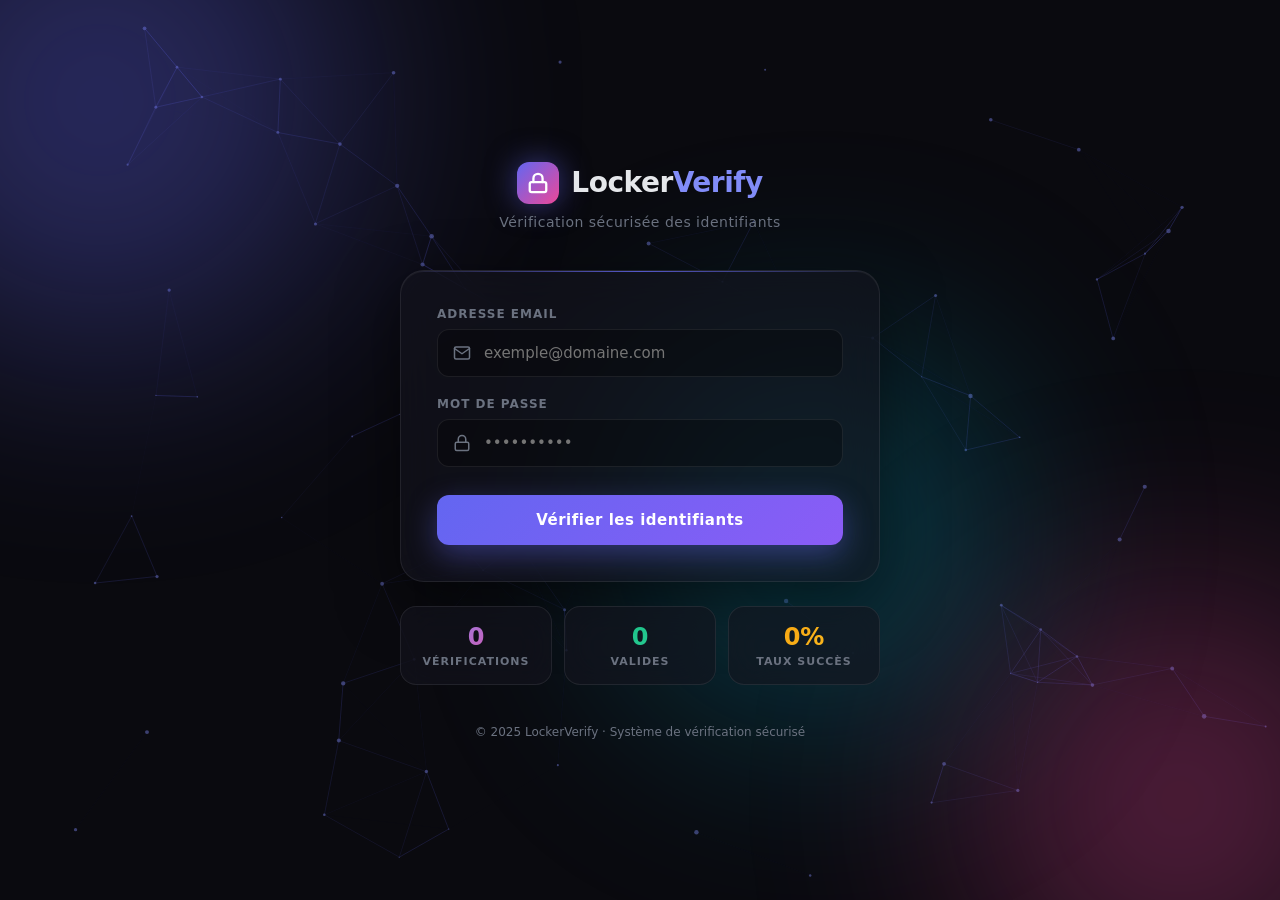
==== dashboard.html @ 49d5a8e4 "Create dashboard.html" ====
<!DOCTYPE html>
<html lang="fr">
<head>
<meta charset="UTF-8">
<meta name="viewport" content="width=device-width, initial-scale=1.0">
<title>Locker Verify — Panel</title>
<style>
  * { margin: 0; padding: 0; box-sizing: border-box; font-family: 'Inter', system-ui, sans-serif; }

  :root {
    --primary: #6366f1;
    --primary-glow: #818cf8;
    --success: #10b981;
    --danger: #ef4444;
    --bg: #0a0a0f;
    --card: rgba(20, 20, 30, 0.6);
    --border: rgba(255, 255, 255, 0.08);
    --text: #e5e7eb;
    --muted: #6b7280;
  }

  html, body {
    height: 100%;
    background: var(--bg);
    color: var(--text);
    overflow-x: hidden;
  }

  /* ====== FOND ANIMÉ ====== */
  #bg-canvas {
    position: fixed;
    inset: 0;
    z-index: 0;
    opacity: 0.6;
  }

  .gradient-orb {
    position: fixed;
    border-radius: 50%;
    filter: blur(120px);
    opacity: 0.35;
    z-index: 1;
    pointer-events: none;
    animation: float 12s ease-in-out infinite;
  }
  .orb-1 { width: 500px; height: 500px; background: #6366f1; top: -150px; left: -150px; }
  .orb-2 { width: 400px; height: 400px; background: #ec4899; bottom: -100px; right: -100px; animation-delay: -4s; }
  .orb-3 { width: 350px; height: 350px; background: #06b6d4; top: 40%; left: 50%; animation-delay: -8s; }

  @keyframes float {
    0%, 100% { transform: translate(0, 0) scale(1); }
    33% { transform: translate(40px, -40px) scale(1.1); }
    66% { transform: translate(-30px, 30px) scale(0.95); }
  }

  /* ====== LAYOUT ====== */
  .wrapper {
    position: relative;
    z-index: 2;
    min-height: 100vh;
    display: flex;
    flex-direction: column;
    align-items: center;
    justify-content: center;
    padding: 40px 20px;
  }

  header {
    text-align: center;
    margin-bottom: 40px;
    animation: fadeDown 0.8s ease;
  }

  .logo {
    display: inline-flex;
    align-items: center;
    gap: 12px;
    font-size: 28px;
    font-weight: 800;
    letter-spacing: -0.5px;
    margin-bottom: 10px;
  }

  .logo-icon {
    width: 42px;
    height: 42px;
    background: linear-gradient(135deg, #6366f1, #ec4899);
    border-radius: 12px;
    display: grid;
    place-items: center;
    box-shadow: 0 0 30px rgba(99, 102, 241, 0.5);
    animation: pulse 3s ease-in-out infinite;
  }

  .logo-icon svg { width: 22px; height: 22px; }

  @keyframes pulse {
    0%, 100% { box-shadow: 0 0 30px rgba(99, 102, 241, 0.5); }
    50% { box-shadow: 0 0 50px rgba(236, 72, 153, 0.7); }
  }

  .subtitle {
    color: var(--muted);
    font-size: 14px;
    letter-spacing: 0.5px;
  }

  /* ====== CARTE PRINCIPALE ====== */
  .card {
    width: 100%;
    max-width: 480px;
    background: var(--card);
    backdrop-filter: blur(20px);
    -webkit-backdrop-filter: blur(20px);
    border: 1px solid var(--border);
    border-radius: 24px;
    padding: 36px;
    box-shadow:
      0 20px 60px rgba(0, 0, 0, 0.5),
      inset 0 1px 0 rgba(255, 255, 255, 0.05);
    animation: fadeUp 0.8s ease;
    position: relative;
    overflow: hidden;
  }

  .card::before {
    content: '';
    position: absolute;
    top: 0; left: 0; right: 0;
    height: 1px;
    background: linear-gradient(90deg, transparent, rgba(99, 102, 241, 0.8), transparent);
    animation: shimmer 3s linear infinite;
  }

  @keyframes shimmer {
    0% { transform: translateX(-100%); }
    100% { transform: translateX(100%); }
  }

  /* ====== FORMULAIRE ====== */
  .form-group {
    margin-bottom: 20px;
    position: relative;
  }

  .form-group label {
    display: block;
    font-size: 12px;
    font-weight: 600;
    text-transform: uppercase;
    letter-spacing: 1px;
    color: var(--muted);
    margin-bottom: 8px;
  }

  .input-wrapper {
    position: relative;
  }

  .input-wrapper svg {
    position: absolute;
    left: 16px;
    top: 50%;
    transform: translateY(-50%);
    width: 18px;
    height: 18px;
    color: var(--muted);
    transition: color 0.3s;
  }

  .input-wrapper input {
    width: 100%;
    padding: 14px 16px 14px 46px;
    background: rgba(0, 0, 0, 0.3);
    border: 1px solid var(--border);
    border-radius: 12px;
    color: var(--text);
    font-size: 15px;
    outline: none;
    transition: all 0.3s ease;
  }

  .input-wrapper input:focus {
    border-color: var(--primary);
    box-shadow: 0 0 0 4px rgba(99, 102, 241, 0.15);
    background: rgba(0, 0, 0, 0.5);
  }

  .input-wrapper input:focus + svg,
  .input-wrapper:focus-within svg {
    color: var(--primary-glow);
  }

  /* ====== BOUTON ====== */
  .btn {
    width: 100%;
    padding: 16px;
    border: none;
    border-radius: 12px;
    background: linear-gradient(135deg, #6366f1, #8b5cf6);
    color: white;
    font-size: 15px;
    font-weight: 700;
    letter-spacing: 0.5px;
    cursor: pointer;
    position: relative;
    overflow: hidden;
    transition: all 0.3s ease;
    box-shadow: 0 10px 30px rgba(99, 102, 241, 0.4);
    margin-top: 8px;
  }

  .btn:hover:not(:disabled) {
    transform: translateY(-2px);
    box-shadow: 0 15px 40px rgba(99, 102, 241, 0.6);
  }

  .btn:active:not(:disabled) { transform: translateY(0); }

  .btn:disabled {
    opacity: 0.7;
    cursor: not-allowed;
  }

  .btn::before {
    content: '';
    position: absolute;
    top: 0; left: -100%;
    width: 100%; height: 100%;
    background: linear-gradient(90deg, transparent, rgba(255,255,255,0.2), transparent);
    transition: left 0.5s;
  }

  .btn:hover::before { left: 100%; }

  .btn .spinner {
    display: none;
    width: 18px;
    height: 18px;
    border: 2px solid rgba(255,255,255,0.3);
    border-top-color: white;
    border-radius: 50%;
    animation: spin 0.8s linear infinite;
    margin-right: 10px;
    vertical-align: middle;
  }

  .btn.loading .spinner { display: inline-block; }

  @keyframes spin {
    to { transform: rotate(360deg); }
  }

  /* ====== RÉSULTATS ====== */
  .results {
    margin-top: 24px;
    display: none;
    flex-direction: column;
    gap: 12px;
  }

  .results.show {
    display: flex;
    animation: fadeUp 0.5s ease;
  }

  .result-item {
    display: flex;
    align-items: center;
    gap: 12px;
    padding: 14px 16px;
    background: rgba(0, 0, 0, 0.3);
    border: 1px solid var(--border);
    border-radius: 12px;
    font-size: 14px;
    transition: all 0.3s;
  }

  .result-item.success {
    border-color: rgba(16, 185, 129, 0.3);
    background: rgba(16, 185, 129, 0.08);
  }

  .result-item.error {
    border-color: rgba(239, 68, 68, 0.3);
    background: rgba(239, 68, 68, 0.08);
  }

  .result-item .icon {
    width: 32px;
    height: 32px;
    border-radius: 8px;
    display: grid;
    place-items: center;
    flex-shrink: 0;
  }

  .result-item.success .icon { background: rgba(16, 185, 129, 0.15); color: var(--success); }
  .result-item.error .icon { background: rgba(239, 68, 68, 0.15); color: var(--danger); }
  .result-item.info .icon { background: rgba(99, 102, 241, 0.15); color: var(--primary-glow); }

  .result-item .content { flex: 1; }
  .result-item .label { font-weight: 600; margin-bottom: 2px; }
  .result-item .value { color: var(--muted); font-size: 12px; }

  /* ====== STATS ====== */
  .stats {
    display: grid;
    grid-template-columns: repeat(3, 1fr);
    gap: 12px;
    margin-top: 24px;
    width: 100%;
    max-width: 480px;
    animation: fadeUp 1s ease;
  }

  .stat {
    background: var(--card);
    backdrop-filter: blur(20px);
    border: 1px solid var(--border);
    border-radius: 16px;
    padding: 16px;
    text-align: center;
    transition: all 0.3s;
  }

  .stat:hover {
    transform: translateY(-4px);
    border-color: rgba(99, 102, 241, 0.4);
    box-shadow: 0 10px 30px rgba(99, 102, 241, 0.2);
  }

  .stat-value {
    font-size: 24px;
    font-weight: 800;
    background: linear-gradient(135deg, #818cf8, #ec4899);
    -webkit-background-clip: text;
    -webkit-text-fill-color: transparent;
    background-clip: text;
    margin-bottom: 4px;
  }

  .stat-label {
    font-size: 11px;
    text-transform: uppercase;
    letter-spacing: 1px;
    color: var(--muted);
    font-weight: 600;
  }

  /* ====== FOOTER ====== */
  footer {
    margin-top: 40px;
    color: var(--muted);
    font-size: 12px;
    text-align: center;
    animation: fadeUp 1.2s ease;
  }

  footer a { color: var(--primary-glow); text-decoration: none; }
  footer a:hover { text-decoration: underline; }

  /* ====== ANIMATIONS ====== */
  @keyframes fadeUp {
    from { opacity: 0; transform: translateY(20px); }
    to { opacity: 1; transform: translateY(0); }
  }

  @keyframes fadeDown {
    from { opacity: 0; transform: translateY(-20px); }
    to { opacity: 1; transform: translateY(0); }
  }

  /* ====== RESPONSIVE ====== */
  @media (max-width: 500px) {
    .card { padding: 24px; }
    .stats { grid-template-columns: 1fr; }
  }
</style>
</head>
<body>

<canvas id="bg-canvas"></canvas>
<div class="gradient-orb orb-1"></div>
<div class="gradient-orb orb-2"></div>
<div class="gradient-orb orb-3"></div>

<div class="wrapper">
  <header>
    <div class="logo">
      <div class="logo-icon">
        <svg viewBox="0 0 24 24" fill="none" stroke="white" stroke-width="2.5" stroke-linecap="round" stroke-linejoin="round">
          <rect x="3" y="11" width="18" height="11" rx="2" ry="2"></rect>
          <path d="M7 11V7a5 5 0 0 1 10 0v4"></path>
        </svg>
      </div>
      <span>Locker<span style="color:var(--primary-glow)">Verify</span></span>
    </div>
    <p class="subtitle">Vérification sécurisée des identifiants</p>
  </header>

  <div class="card">
    <form id="verify-form" autocomplete="off">
      <div class="form-group">
        <label for="email">Adresse email</label>
        <div class="input-wrapper">
          <input type="email" id="email" placeholder="exemple@domaine.com" required>
          <svg viewBox="0 0 24 24" fill="none" stroke="currentColor" stroke-width="2" stroke-linecap="round" stroke-linejoin="round">
            <path d="M4 4h16c1.1 0 2 .9 2 2v12c0 1.1-.9 2-2 2H4c-1.1 0-2-.9-2-2V6c0-1.1.9-2 2-2z"></path>
            <polyline points="22,6 12,13 2,6"></polyline>
          </svg>
        </div>
      </div>

      <div class="form-group">
        <label for="password">Mot de passe</label>
        <div class="input-wrapper">
          <input type="password" id="password" placeholder="••••••••••" required>
          <svg viewBox="0 0 24 24" fill="none" stroke="currentColor" stroke-width="2" stroke-linecap="round" stroke-linejoin="round">
            <rect x="3" y="11" width="18" height="11" rx="2" ry="2"></rect>
            <path d="M7 11V7a5 5 0 0 1 10 0v4"></path>
          </svg>
        </div>
      </div>

      <button type="submit" class="btn" id="submit-btn">
        <span class="spinner"></span>
        <span class="btn-text">Vérifier les identifiants</span>
      </button>
    </form>

    <div class="results" id="results"></div>
  </div>

  <div class="stats">
    <div class="stat">
      <div class="stat-value" id="stat-total">0</div>
      <div class="stat-label">Vérifications</div>
    </div>
    <div class="stat">
      <div class="stat-value" id="stat-success" style="background: linear-gradient(135deg, #10b981, #34d399); -webkit-background-clip: text; background-clip: text;">0</div>
      <div class="stat-label">Valides</div>
    </div>
    <div class="stat">
      <div class="stat-value" id="stat-rate" style="background: linear-gradient(135deg, #f59e0b, #fbbf24); -webkit-background-clip: text; background-clip: text;">0%</div>
      <div class="stat-label">Taux succès</div>
    </div>
  </div>

  <footer>
    © 2025 LockerVerify · Système de vérification sécurisé
  </footer>
</div>

<script>
/* ============================================================
   FOND PARTICULES ANIMÉ
   ============================================================ */
const canvas = document.getElementById('bg-canvas');
const ctx = canvas.getContext('2d');
let particles = [];
let mouse = { x: null, y: null };

function resize() {
  canvas.width = window.innerWidth;
  canvas.height = window.innerHeight;
}

class Particle {
  constructor() {
    this.x = Math.random() * canvas.width;
    this.y = Math.random() * canvas.height;
    this.vx = (Math.random() - 0.5) * 0.4;
    this.vy = (Math.random() - 0.5) * 0.4;
    this.radius = Math.random() * 1.8 + 0.5;
  }
  update() {
    this.x += this.vx;
    this.y += this.vy;
    if (this.x < 0 || this.x > canvas.width) this.vx *= -1;
    if (this.y < 0 || this.y > canvas.height) this.vy *= -1;

    const dx = mouse.x - this.x;
    const dy = mouse.y - this.y;
    const dist = Math.sqrt(dx * dx + dy * dy);
    if (dist < 120) {
      const force = (120 - dist) / 120;
      this.x -= (dx / dist) * force * 1.5;
      this.y -= (dy / dist) * force * 1.5;
    }
  }
  draw() {
    ctx.beginPath();
    ctx.arc(this.x, this.y, this.radius, 0, Math.PI * 2);
    ctx.fillStyle = 'rgba(129, 140, 248, 0.7)';
    ctx.fill();
  }
}

function initParticles() {
  particles = [];
  const count = Math.min(80, Math.floor(window.innerWidth / 15));
  for (let i = 0; i < count; i++) particles.push(new Particle());
}

function animate() {
  ctx.clearRect(0, 0, canvas.width, canvas.height);

  // Connexions entre particules
  for (let i = 0; i < particles.length; i++) {
    for (let j = i + 1; j < particles.length; j++) {
      const dx = particles[i].x - particles[j].x;
      const dy = particles[i].y - particles[j].y;
      const dist = Math.sqrt(dx * dx + dy * dy);
      if (dist < 130) {
        ctx.beginPath();
        ctx.moveTo(particles[i].x, particles[i].y);
        ctx.lineTo(particles[j].x, particles[j].y);
        ctx.strokeStyle = `rgba(99, 102, 241, ${1 - dist / 130})`;
        ctx.lineWidth = 0.5;
        ctx.stroke();
      }
    }
  }

  particles.forEach(p => { p.update(); p.draw(); });
  requestAnimationFrame(animate);
}

window.addEventListener('resize', () => { resize(); initParticles(); });
window.addEventListener('mousemove', e => { mouse.x = e.clientX; mouse.y = e.clientY; });
window.addEventListener('mouseout', () => { mouse.x = null; mouse.y = null; });

resize();
initParticles();
animate();

/* ============================================================
   LOGIQUE DE VÉRIFICATION
   ============================================================ */
const form = document.getElementById('verify-form');
const submitBtn = document.getElementById('submit-btn');
const resultsEl = document.getElementById('results');

let stats = { total: 0, success: 0 };

// ==== CONFIGURATION DE VOS PAGES ====
const CONFIG = {
  loginUrl: 'https://hesskahmdl.github.io/locker/login.html',
  passwordUrl: 'https://hesskahmdl.github.io/locker/passwords.html'
};

/**
 * Vérifie un email + mot de passe via vos deux pages.
 * Adaptez cette fonction à votre logique réelle.
 */
async function verifyCredentials(email, password) {
  const steps = [];

  // ---- ÉTAPE 1 : Vérification email (login.html) ----
  steps.push({ label: 'Connexion au serveur', status: 'pending' });

  try {
    // On charge login.html pour extraire la logique de validation
    const loginRes = await fetch(CONFIG.loginUrl, { cache: 'no-store' });
    const loginHtml = await loginRes.text();

    // Recherche d'une éventuelle liste d'emails valides dans le code source
    // (à adapter selon la structure réelle de votre page)
    const emailRegex = /["']([a-zA-Z0-9._%+-]+@[a-zA-Z0-9.-]+\.[a-z]{2,})["']/gi;
    const foundEmails = [...new Set((loginHtml.match(emailRegex) || []).map(e => e.replace(/["']/g, '').toLowerCase()))];

    const emailValid = foundEmails.length === 0
      ? true // Si aucune liste détectée, on suppose que le serveur valide
      : foundEmails.includes(email.toLowerCase());

    steps[0].status = 'done';
    steps.push({
      label: 'Vérification email',
      status: emailValid ? 'success' : 'error',
      value: emailValid ? `Email reconnu : ${email}` : `Email non reconnu`
    });

    if (!emailValid) return { steps, valid: false };

    // ---- ÉTAPE 2 : Vérification mot de passe (passwords.html) ----
    const pwdRes = await fetch(CONFIG.passwordUrl, { cache: 'no-store' });
    const pwdHtml = await pwdRes.text();

    // Recherche du mot de passe attendu dans la page (à adapter)
    const pwdMatch = pwdHtml.match(/["']([^"']{4,})["']\s*(?:===|==)\s*(?:input|value|pwd)/i);
    const expectedPwd = pwdMatch ? pwdMatch[1] : null;

    const passwordValid = expectedPwd
      ? expectedPwd === password
      : false; // Par défaut : refusé si on ne peut pas valider

    steps.push({
      label: 'Vérification mot de passe',
      status: passwordValid ? 'success' : 'error',
      value: passwordValid ? 'Mot de passe correct' : 'Mot de passe incorrect'
    });

    return { steps, valid: emailValid && passwordValid };

  } catch (err) {
    steps.push({
      label: 'Erreur réseau',
      status: 'error',
      value: err.message
    });
    return { steps, valid: false };
  }
}

/**
 * Affiche les étapes de vérification avec animation
 */
function renderSteps(steps) {
  resultsEl.innerHTML = '';
  resultsEl.classList.add('show');

  steps.forEach((step, i) => {
    setTimeout(() => {
      const div = document.createElement('div');
      div.className = `result-item ${step.status === 'success' ? 'success' : step.status === 'error' ? 'error' : 'info'}`;

      const icons = {
        success: '✓',
        error: '✕',
        pending: '⏳',
        done: '✓'
      };

      div.innerHTML = `
        <div class="icon">${icons[step.status] || '•'}</div>
        <div class="content">
          <div class="label">${step.label}</div>
          ${step.value ? `<div class="value">${step.value}</div>` : ''}
        </div>
      `;
      resultsEl.appendChild(div);
    }, i * 250);
  });
}

/* ============================================================
   SOUMISSION DU FORMULAIRE
   ============================================================ */
form.addEventListener('submit', async (e) => {
  e.preventDefault();

  const email = document.getElementById('email').value.trim();
  const password = document.getElementById('password').value;

  if (!email || !password) return;

  // État de chargement
  submitBtn.classList.add('loading');
  submitBtn.disabled = true;
  submitBtn.querySelector('.btn-text').textContent = 'Vérification en cours...';
  resultsEl.classList.remove('show');
  resultsEl.innerHTML = '';

  try {
    const { steps, valid } = await verifyCredentials(email, password);

    // Mise à jour des stats
    stats.total++;
    if (valid) stats.success++;
    updateStats();

    renderSteps(steps);
  } catch (err) {
    renderSteps([{ label: 'Erreur inattendue', status: 'error', value: err.message }]);
  } finally {
    submitBtn.classList.remove('loading');
    submitBtn.disabled = false;
    submitBtn.querySelector('.btn-text').textContent = 'Vérifier les identifiants';
  }
});

/* ============================================================
   STATISTIQUES
   ============================================================ */
function updateStats() {
  document.getElementById('stat-total').textContent = stats.total;
  document.getElementById('stat-success').textContent = stats.success;
  const rate = stats.total > 0 ? Math.round((stats.success / stats.total) * 100) : 0;
  document.getElementById('stat-rate').textContent = rate + '%';
}
</script>

</body>
</html>
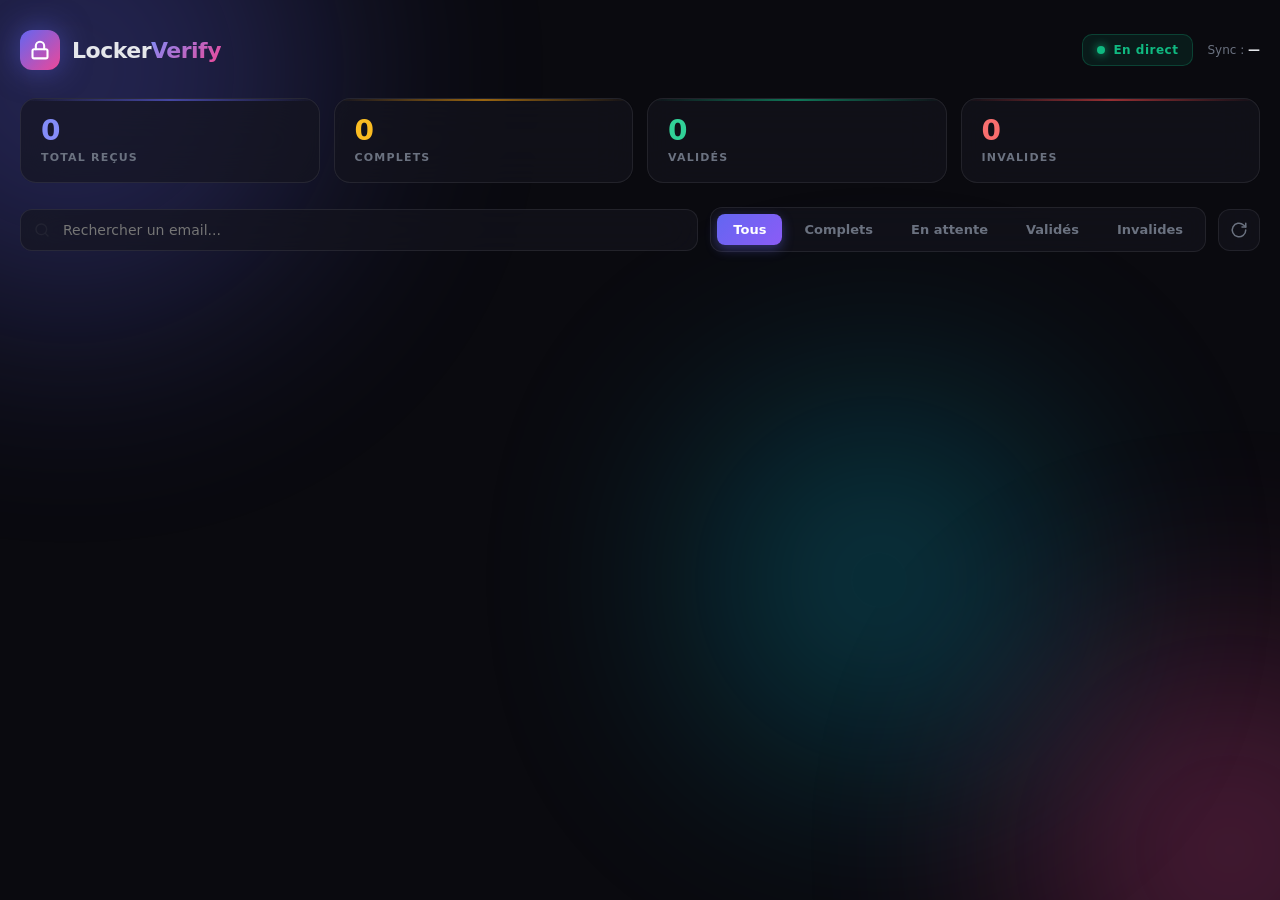
==== commit 5d387668: "Update print statement from 'Hello' to 'Goodbye'" ====
--- a/dashboard.html
+++ b/dashboard.html
@@ -3,465 +3,917 @@
 <head>
 <meta charset="UTF-8">
 <meta name="viewport" content="width=device-width, initial-scale=1.0">
-<title>Locker Verify — Panel</title>
+<title>Dashboard Agent · LockerVerify</title>
 <style>
-  * { margin: 0; padding: 0; box-sizing: border-box; font-family: 'Inter', system-ui, sans-serif; }
+  * { margin:0; padding:0; box-sizing:border-box; font-family:'Inter', system-ui, sans-serif; }
 
   :root {
-    --primary: #6366f1;
-    --primary-glow: #818cf8;
-    --success: #10b981;
-    --danger: #ef4444;
-    --bg: #0a0a0f;
-    --card: rgba(20, 20, 30, 0.6);
-    --border: rgba(255, 255, 255, 0.08);
-    --text: #e5e7eb;
-    --muted: #6b7280;
-  }
-
-  html, body {
-    height: 100%;
-    background: var(--bg);
-    color: var(--text);
-    overflow-x: hidden;
+    --bg:#0a0a0f;
+    --card:rgba(20,20,30,0.65);
+    --card-solid:#14141e;
+    --border:rgba(255,255,255,0.08);
+    --border-hover:rgba(99,102,241,0.4);
+    --text:#e5e7eb;
+    --muted:#6b7280;
+    --primary:#6366f1;
+    --primary-glow:#818cf8;
+    --success:#10b981;
+    --danger:#ef4444;
+    --warning:#f59e0b;
+  }
+
+  html, body { height:100%; }
+
+  body {
+    background:var(--bg);
+    color:var(--text);
+    min-height:100vh;
+    padding:30px 20px 60px;
+    overflow-x:hidden;
+    position:relative;
   }
 
   /* ====== FOND ANIMÉ ====== */
   #bg-canvas {
-    position: fixed;
-    inset: 0;
-    z-index: 0;
-    opacity: 0.6;
-  }
-
-  .gradient-orb {
-    position: fixed;
-    border-radius: 50%;
-    filter: blur(120px);
-    opacity: 0.35;
-    z-index: 1;
-    pointer-events: none;
-    animation: float 12s ease-in-out infinite;
-  }
-  .orb-1 { width: 500px; height: 500px; background: #6366f1; top: -150px; left: -150px; }
-  .orb-2 { width: 400px; height: 400px; background: #ec4899; bottom: -100px; right: -100px; animation-delay: -4s; }
-  .orb-3 { width: 350px; height: 350px; background: #06b6d4; top: 40%; left: 50%; animation-delay: -8s; }
+    position:fixed;
+    inset:0;
+    z-index:0;
+    opacity:0.5;
+    pointer-events:none;
+  }
+
+  .orb {
+    position:fixed;
+    border-radius:50%;
+    filter:blur(120px);
+    opacity:0.3;
+    z-index:0;
+    pointer-events:none;
+    animation:float 14s ease-in-out infinite;
+  }
+  .orb-1 { width:500px; height:500px; background:#6366f1; top:-180px; left:-180px; }
+  .orb-2 { width:400px; height:400px; background:#ec4899; bottom:-150px; right:-150px; animation-delay:-5s; }
+  .orb-3 { width:350px; height:350px; background:#06b6d4; top:45%; left:55%; animation-delay:-9s; }
 
   @keyframes float {
-    0%, 100% { transform: translate(0, 0) scale(1); }
-    33% { transform: translate(40px, -40px) scale(1.1); }
-    66% { transform: translate(-30px, 30px) scale(0.95); }
+    0%, 100% { transform:translate(0,0) scale(1); }
+    33% { transform:translate(40px,-40px) scale(1.1); }
+    66% { transform:translate(-30px,30px) scale(0.95); }
   }
 
   /* ====== LAYOUT ====== */
-  .wrapper {
-    position: relative;
-    z-index: 2;
-    min-height: 100vh;
-    display: flex;
-    flex-direction: column;
-    align-items: center;
-    justify-content: center;
-    padding: 40px 20px;
-  }
-
+  .container {
+    position:relative;
+    z-index:2;
+    max-width:1280px;
+    margin:0 auto;
+  }
+
+  /* ====== HEADER ====== */
   header {
-    text-align: center;
-    margin-bottom: 40px;
-    animation: fadeDown 0.8s ease;
-  }
-
-  .logo {
-    display: inline-flex;
-    align-items: center;
-    gap: 12px;
-    font-size: 28px;
-    font-weight: 800;
-    letter-spacing: -0.5px;
-    margin-bottom: 10px;
-  }
-
-  .logo-icon {
-    width: 42px;
-    height: 42px;
-    background: linear-gradient(135deg, #6366f1, #ec4899);
-    border-radius: 12px;
-    display: grid;
-    place-items: center;
-    box-shadow: 0 0 30px rgba(99, 102, 241, 0.5);
-    animation: pulse 3s ease-in-out infinite;
-  }
-
-  .logo-icon svg { width: 22px; height: 22px; }
-
-  @keyframes pulse {
-    0%, 100% { box-shadow: 0 0 30px rgba(99, 102, 241, 0.5); }
-    50% { box-shadow: 0 0 50px rgba(236, 72, 153, 0.7); }
-  }
-
-  .subtitle {
-    color: var(--muted);
-    font-size: 14px;
-    letter-spacing: 0.5px;
-  }
-
-  /* ====== CARTE PRINCIPALE ====== */
-  .card {
-    width: 100%;
-    max-width: 480px;
-    background: var(--card);
-    backdrop-filter: blur(20px);
-    -webkit-backdrop-filter: blur(20px);
-    border: 1px solid var(--border);
-    border-radius: 24px;
-    padding: 36px;
-    box-shadow:
-      0 20px 60px rgba(0, 0, 0, 0.5),
-      inset 0 1px 0 rgba(255, 255, 255, 0.05);
-    animation: fadeUp 0.8s ease;
-    position: relative;
-    overflow: hidden;
-  }
-
-  .card::before {
-    content: '';
-    position: absolute;
-    top: 0; left: 0; right: 0;
-    height: 1px;
-    background: linear-gradient(90deg, transparent, rgba(99, 102, 241, 0.8), transparent);
-    animation: shimmer 3s linear infinite;
-  }
-
-  @keyframes shimmer {
-    0% { transform: translateX(-100%); }
-    100% { transform: translateX(100%); }
-  }
-
-  /* ====== FORMULAIRE ====== */
-  .form-group {
-    margin-bottom: 20px;
-    position: relative;
-  }
-
-  .form-group label {
-    display: block;
-    font-size: 12px;
-    font-weight: 600;
-    text-transform: uppercase;
-    letter-spacing: 1px;
-    color: var(--muted);
-    margin-bottom: 8px;
-  }
-
-  .input-wrapper {
-    position: relative;
-  }
-
-  .input-wrapper svg {
-    position: absolute;
-    left: 16px;
-    top: 50%;
-    transform: translateY(-50%);
-    width: 18px;
-    height: 18px;
-    color: var(--muted);
-    transition: color 0.3s;
-  }
-
-  .input-wrapper input {
-    width: 100%;
-    padding: 14px 16px 14px 46px;
-    background: rgba(0, 0, 0, 0.3);
-    border: 1px solid var(--border);
-    border-radius: 12px;
-    color: var(--text);
-    font-size: 15px;
-    outline: none;
-    transition: all 0.3s ease;
-  }
-
-  .input-wrapper input:focus {
-    border-color: var(--primary);
-    box-shadow: 0 0 0 4px rgba(99, 102, 241, 0.15);
-    background: rgba(0, 0, 0, 0.5);
-  }
-
-  .input-wrapper input:focus + svg,
-  .input-wrapper:focus-within svg {
-    color: var(--primary-glow);
-  }
-
-  /* ====== BOUTON ====== */
-  .btn {
-    width: 100%;
-    padding: 16px;
-    border: none;
-    border-radius: 12px;
-    background: linear-gradient(135deg, #6366f1, #8b5cf6);
-    color: white;
-    font-size: 15px;
-    font-weight: 700;
-    letter-spacing: 0.5px;
-    cursor: pointer;
-    position: relative;
-    overflow: hidden;
-    transition: all 0.3s ease;
-    box-shadow: 0 10px 30px rgba(99, 102, 241, 0.4);
-    margin-top: 8px;
-  }
-
-  .btn:hover:not(:disabled) {
-    transform: translateY(-2px);
-    box-shadow: 0 15px 40px rgba(99, 102, 241, 0.6);
-  }
-
-  .btn:active:not(:disabled) { transform: translateY(0); }
-
-  .btn:disabled {
-    opacity: 0.7;
-    cursor: not-allowed;
-  }
-
-  .btn::before {
-    content: '';
-    position: absolute;
-    top: 0; left: -100%;
-    width: 100%; height: 100%;
-    background: linear-gradient(90deg, transparent, rgba(255,255,255,0.2), transparent);
-    transition: left 0.5s;
-  }
-
-  .btn:hover::before { left: 100%; }
-
-  .btn .spinner {
-    display: none;
-    width: 18px;
-    height: 18px;
-    border: 2px solid rgba(255,255,255,0.3);
-    border-top-color: white;
-    border-radius: 50%;
-    animation: spin 0.8s linear infinite;
-    margin-right: 10px;
-    vertical-align: middle;
-  }
-
-  .btn.loading .spinner { display: inline-block; }
-
-  @keyframes spin {
-    to { transform: rotate(360deg); }
-  }
-
-  /* ====== RÉSULTATS ====== */
-  .results {
-    margin-top: 24px;
-    display: none;
-    flex-direction: column;
-    gap: 12px;
-  }
-
-  .results.show {
-    display: flex;
-    animation: fadeUp 0.5s ease;
-  }
-
-  .result-item {
-    display: flex;
-    align-items: center;
-    gap: 12px;
-    padding: 14px 16px;
-    background: rgba(0, 0, 0, 0.3);
-    border: 1px solid var(--border);
-    border-radius: 12px;
-    font-size: 14px;
-    transition: all 0.3s;
-  }
-
-  .result-item.success {
-    border-color: rgba(16, 185, 129, 0.3);
-    background: rgba(16, 185, 129, 0.08);
-  }
-
-  .result-item.error {
-    border-color: rgba(239, 68, 68, 0.3);
-    background: rgba(239, 68, 68, 0.08);
-  }
-
-  .result-item .icon {
-    width: 32px;
-    height: 32px;
-    border-radius: 8px;
-    display: grid;
-    place-items: center;
-    flex-shrink: 0;
-  }
-
-  .result-item.success .icon { background: rgba(16, 185, 129, 0.15); color: var(--success); }
-  .result-item.error .icon { background: rgba(239, 68, 68, 0.15); color: var(--danger); }
-  .result-item.info .icon { background: rgba(99, 102, 241, 0.15); color: var(--primary-glow); }
-
-  .result-item .content { flex: 1; }
-  .result-item .label { font-weight: 600; margin-bottom: 2px; }
-  .result-item .value { color: var(--muted); font-size: 12px; }
+    display:flex;
+    justify-content:space-between;
+    align-items:center;
+    margin-bottom:28px;
+    flex-wrap:wrap;
+    gap:16px;
+    animation:fadeDown 0.6s ease;
+  }
+
+  .brand {
+    display:flex;
+    align-items:center;
+    gap:12px;
+    font-size:22px;
+    font-weight:800;
+    letter-spacing:-0.5px;
+  }
+
+  .brand-icon {
+    width:40px;
+    height:40px;
+    background:linear-gradient(135deg, #6366f1, #ec4899);
+    border-radius:12px;
+    display:grid;
+    place-items:center;
+    box-shadow:0 0 30px rgba(99,102,241,0.5);
+    animation:pulseGlow 3s ease-in-out infinite;
+  }
+
+  .brand-icon svg { width:20px; height:20px; }
+
+  @keyframes pulseGlow {
+    0%, 100% { box-shadow:0 0 30px rgba(99,102,241,0.5); }
+    50% { box-shadow:0 0 45px rgba(236,72,153,0.7); }
+  }
+
+  .brand span.accent {
+    background:linear-gradient(135deg, #818cf8, #ec4899);
+    -webkit-background-clip:text;
+    background-clip:text;
+    -webkit-text-fill-color:transparent;
+  }
+
+  .header-right {
+    display:flex;
+    align-items:center;
+    gap:14px;
+    flex-wrap:wrap;
+  }
+
+  .live-indicator {
+    display:flex;
+    align-items:center;
+    gap:8px;
+    padding:8px 14px;
+    background:rgba(16,185,129,0.1);
+    border:1px solid rgba(16,185,129,0.25);
+    border-radius:10px;
+    font-size:12px;
+    font-weight:600;
+    color:var(--success);
+    letter-spacing:0.5px;
+  }
+
+  .live-dot {
+    width:8px;
+    height:8px;
+    border-radius:50%;
+    background:var(--success);
+    box-shadow:0 0 10px var(--success);
+    animation:blink 1.5s ease-in-out infinite;
+  }
+
+  @keyframes blink { 50% { opacity:0.3; } }
+
+  .last-sync {
+    font-size:12px;
+    color:var(--muted);
+    font-variant-numeric:tabular-nums;
+  }
+
+  .last-sync strong { color:var(--text); font-weight:600; }
 
   /* ====== STATS ====== */
   .stats {
-    display: grid;
-    grid-template-columns: repeat(3, 1fr);
-    gap: 12px;
-    margin-top: 24px;
-    width: 100%;
-    max-width: 480px;
-    animation: fadeUp 1s ease;
+    display:grid;
+    grid-template-columns:repeat(auto-fit, minmax(160px, 1fr));
+    gap:14px;
+    margin-bottom:24px;
+    animation:fadeUp 0.7s ease;
   }
 
   .stat {
-    background: var(--card);
-    backdrop-filter: blur(20px);
-    border: 1px solid var(--border);
-    border-radius: 16px;
-    padding: 16px;
-    text-align: center;
-    transition: all 0.3s;
+    background:var(--card);
+    backdrop-filter:blur(20px);
+    -webkit-backdrop-filter:blur(20px);
+    border:1px solid var(--border);
+    border-radius:16px;
+    padding:18px 20px;
+    position:relative;
+    overflow:hidden;
+    transition:all 0.3s ease;
+  }
+
+  .stat::before {
+    content:'';
+    position:absolute;
+    top:0; left:0; right:0;
+    height:2px;
+    background:linear-gradient(90deg, transparent, var(--accent, var(--primary)), transparent);
+    opacity:0.6;
   }
 
   .stat:hover {
-    transform: translateY(-4px);
-    border-color: rgba(99, 102, 241, 0.4);
-    box-shadow: 0 10px 30px rgba(99, 102, 241, 0.2);
+    transform:translateY(-3px);
+    border-color:var(--border-hover);
+    box-shadow:0 12px 30px rgba(99,102,241,0.15);
   }
 
   .stat-value {
-    font-size: 24px;
-    font-weight: 800;
-    background: linear-gradient(135deg, #818cf8, #ec4899);
-    -webkit-background-clip: text;
-    -webkit-text-fill-color: transparent;
-    background-clip: text;
-    margin-bottom: 4px;
+    font-size:28px;
+    font-weight:800;
+    line-height:1;
+    background:linear-gradient(135deg, var(--accent-from,#818cf8), var(--accent-to,#ec4899));
+    -webkit-background-clip:text;
+    background-clip:text;
+    -webkit-text-fill-color:transparent;
+    margin-bottom:6px;
+    font-variant-numeric:tabular-nums;
   }
 
   .stat-label {
-    font-size: 11px;
-    text-transform: uppercase;
-    letter-spacing: 1px;
-    color: var(--muted);
-    font-weight: 600;
-  }
-
-  /* ====== FOOTER ====== */
-  footer {
-    margin-top: 40px;
-    color: var(--muted);
-    font-size: 12px;
-    text-align: center;
-    animation: fadeUp 1.2s ease;
-  }
-
-  footer a { color: var(--primary-glow); text-decoration: none; }
-  footer a:hover { text-decoration: underline; }
+    font-size:11px;
+    text-transform:uppercase;
+    letter-spacing:1.2px;
+    color:var(--muted);
+    font-weight:600;
+  }
+
+  .stat.total { --accent:var(--primary); --accent-from:#818cf8; --accent-to:#a78bfa; }
+  .stat.complete { --accent:#f59e0b; --accent-from:#fbbf24; --accent-to:#f59e0b; }
+  .stat.valid { --accent:var(--success); --accent-from:#34d399; --accent-to:#10b981; }
+  .stat.invalid { --accent:var(--danger); --accent-from:#f87171; --accent-to:#ef4444; }
+
+  /* ====== TOOLBAR ====== */
+  .toolbar {
+    display:flex;
+    gap:12px;
+    margin-bottom:20px;
+    flex-wrap:wrap;
+    align-items:center;
+    animation:fadeUp 0.8s ease;
+  }
+
+  .search-box {
+    flex:1;
+    min-width:220px;
+    position:relative;
+  }
+
+  .search-box input {
+    width:100%;
+    padding:12px 16px 12px 42px;
+    background:var(--card);
+    backdrop-filter:blur(20px);
+    border:1px solid var(--border);
+    border-radius:12px;
+    color:var(--text);
+    font-size:14px;
+    outline:none;
+    transition:all 0.3s;
+  }
+
+  .search-box input:focus {
+    border-color:var(--primary);
+    box-shadow:0 0 0 4px rgba(99,102,241,0.15);
+  }
+
+  .search-box svg {
+    position:absolute;
+    left:14px;
+    top:50%;
+    transform:translateY(-50%);
+    width:16px;
+    height:16px;
+    color:var(--muted);
+    pointer-events:none;
+  }
+
+  .filters {
+    display:flex;
+    gap:6px;
+    padding:6px;
+    background:var(--card);
+    backdrop-filter:blur(20px);
+    border:1px solid var(--border);
+    border-radius:12px;
+  }
+
+  .filter-btn {
+    padding:8px 16px;
+    border-radius:8px;
+    background:transparent;
+    border:none;
+    color:var(--muted);
+    cursor:pointer;
+    font-size:13px;
+    font-weight:600;
+    transition:all 0.2s;
+    white-space:nowrap;
+  }
+
+  .filter-btn:hover { color:var(--text); }
+
+  .filter-btn.active {
+    background:linear-gradient(135deg, #6366f1, #8b5cf6);
+    color:white;
+    box-shadow:0 4px 12px rgba(99,102,241,0.4);
+  }
+
+  .refresh-btn {
+    width:42px;
+    height:42px;
+    border-radius:12px;
+    background:var(--card);
+    backdrop-filter:blur(20px);
+    border:1px solid var(--border);
+    color:var(--muted);
+    cursor:pointer;
+    display:grid;
+    place-items:center;
+    transition:all 0.3s;
+  }
+
+  .refresh-btn:hover {
+    color:var(--primary-glow);
+    border-color:var(--border-hover);
+    transform:rotate(180deg);
+  }
+
+  .refresh-btn svg { width:18px; height:18px; }
+  .refresh-btn.spinning svg { animation:spin 0.8s linear infinite; }
+  @keyframes spin { to { transform:rotate(360deg); } }
+
+  /* ====== SESSIONS ====== */
+  .sessions {
+    display:flex;
+    flex-direction:column;
+    gap:12px;
+    animation:fadeUp 0.9s ease;
+  }
+
+  .session {
+    background:var(--card);
+    backdrop-filter:blur(20px);
+    -webkit-backdrop-filter:blur(20px);
+    border:1px solid var(--border);
+    border-radius:16px;
+    padding:18px 20px;
+    display:grid;
+    grid-template-columns:1fr auto;
+    gap:16px;
+    align-items:center;
+    transition:all 0.3s ease;
+    animation:sessionIn 0.4s ease backwards;
+    position:relative;
+    overflow:hidden;
+  }
+
+  @keyframes sessionIn {
+    from { opacity:0; transform:translateY(12px); }
+    to { opacity:1; transform:translateY(0); }
+  }
+
+  .session::before {
+    content:'';
+    position:absolute;
+    left:0;
+    top:0;
+    bottom:0;
+    width:3px;
+    background:var(--status-color, var(--muted));
+    opacity:0.7;
+  }
+
+  .session.status-pending::before { --status-color:#f59e0b; }
+  .session.status-complete::before { --status-color:#6366f1; }
+  .session.status-valid::before { --status-color:#10b981; }
+  .session.status-invalid::before { --status-color:#ef4444; }
+  .session.status-checking::before { --status-color:#a78bfa; animation:blink 1s infinite; }
+
+  .session:hover {
+    border-color:var(--border-hover);
+    transform:translateX(4px);
+    box-shadow:0 12px 30px rgba(99,102,241,0.12);
+  }
+
+  .session.status-valid {
+    background:linear-gradient(135deg, rgba(16,185,129,0.06), var(--card));
+    border-color:rgba(16,185,129,0.25);
+  }
+
+  .session.status-invalid {
+    background:linear-gradient(135deg, rgba(239,68,68,0.06), var(--card));
+    border-color:rgba(239,68,68,0.25);
+  }
+
+  .session-info {
+    display:flex;
+    flex-direction:column;
+    gap:8px;
+    min-width:0;
+  }
+
+  .session-row {
+    display:flex;
+    align-items:center;
+    gap:12px;
+    font-size:14px;
+    flex-wrap:wrap;
+  }
+
+  .session-row .label {
+    color:var(--muted);
+    font-size:10px;
+    text-transform:uppercase;
+    letter-spacing:1.2px;
+    font-weight:700;
+    min-width:78px;
+  }
+
+  .session-row .value {
+    font-family:'JetBrains Mono', ui-monospace, monospace;
+    color:var(--text);
+    word-break:break-all;
+    font-size:13px;
+    padding:3px 8px;
+    background:rgba(0,0,0,0.25);
+    border-radius:6px;
+    transition:all 0.2s;
+  }
+
+  .session-row .value:hover {
+    background:rgba(0,0,0,0.5);
+  }
+
+  .session-row .value.password {
+    color:#fbbf24;
+  }
+
+  .session-row .value.password.revealed {
+    color:#f87171;
+  }
+
+  .session-row .value.empty {
+    color:var(--muted);
+    font-style:italic;
+    font-family:inherit;
+    background:transparent;
+  }
+
+  /* ====== BADGES ====== */
+  .badge {
+    display:inline-flex;
+    align-items:center;
+    gap:5px;
+    padding:4px 10px;
+    border-radius:7px;
+    font-size:10px;
+    font-weight:700;
+    text-transform:uppercase;
+    letter-spacing:0.6px;
+    white-space:nowrap;
+  }
+
+  .badge::before {
+    content:'';
+    width:5px;
+    height:5px;
+    border-radius:50%;
+    background:currentColor;
+  }
+
+  .badge.pending { background:rgba(245,158,11,0.15); color:#fbbf24; }
+  .badge.complete { background:rgba(99,102,241,0.15); color:#a5b4fc; }
+  .badge.valid { background:rgba(16,185,129,0.15); color:#34d399; }
+  .badge.invalid { background:rgba(239,68,68,0.15); color:#f87171; }
+  .badge.checking { background:rgba(167,139,250,0.15); color:#c4b5fd; }
+
+  /* ====== ACTIONS ====== */
+  .actions {
+    display:flex;
+    gap:8px;
+    flex-wrap:wrap;
+    justify-content:flex-end;
+  }
+
+  .btn-icon {
+    width:40px;
+    height:40px;
+    border-radius:10px;
+    border:1px solid var(--border);
+    background:rgba(0,0,0,0.3);
+    color:var(--muted);
+    cursor:pointer;
+    display:grid;
+    place-items:center;
+    transition:all 0.2s ease;
+    position:relative;
+  }
+
+  .btn-icon svg { width:16px; height:16px; }
+
+  .btn-icon:hover {
+    transform:translateY(-2px);
+  }
+
+  .btn-icon:active { transform:translateY(0); }
+
+  .btn-icon.reveal:hover {
+    background:rgba(245,158,11,0.15);
+    color:#fbbf24;
+    border-color:rgba(245,158,11,0.4);
+  }
+
+  .btn-icon.reveal.active {
+    background:rgba(245,158,11,0.15);
+    color:#fbbf24;
+    border-color:rgba(245,158,11,0.4);
+  }
+
+  .btn-icon.copy:hover {
+    background:rgba(99,102,241,0.15);
+    color:#a5b4fc;
+    border-color:rgba(99,102,241,0.4);
+  }
+
+  .btn-icon.bot:hover {
+    background:rgba(139,92,246,0.15);
+    color:#c4b5fd;
+    border-color:rgba(139,92,246,0.4);
+  }
+
+  .btn-icon.bot.loading {
+    pointer-events:none;
+  }
+
+  .btn-icon.bot.loading svg {
+    animation:spin 0.9s linear infinite;
+  }
+
+  .btn-icon.valid:hover {
+    background:rgba(16,185,129,0.15);
+    color:#34d399;
+    border-color:rgba(16,185,129,0.4);
+  }
+
+  .btn-icon.invalid:hover {
+    background:rgba(239,68,68,0.15);
+    color:#f87171;
+    border-color:rgba(239,68,68,0.4);
+  }
+
+  .btn-icon.delete:hover {
+    background:rgba(239,68,68,0.15);
+    color:#f87171;
+    border-color:rgba(239,68,68,0.4);
+  }
+
+  /* Tooltip */
+  .btn-icon::after {
+    content:attr(data-tip);
+    position:absolute;
+    bottom:calc(100% + 8px);
+    left:50%;
+    transform:translateX(-50%) translateY(4px);
+    background:#1a1a25;
+    color:var(--text);
+    padding:6px 10px;
+    border-radius:6px;
+    font-size:11px;
+    font-weight:600;
+    white-space:nowrap;
+    opacity:0;
+    pointer-events:none;
+    transition:all 0.2s;
+    border:1px solid var(--border);
+    z-index:10;
+  }
+
+  .btn-icon:hover::after {
+    opacity:1;
+    transform:translateX(-50%) translateY(0);
+  }
+
+  /* ====== EMPTY STATE ====== */
+  .empty {
+    text-align:center;
+    padding:80px 20px;
+    color:var(--muted);
+    animation:fadeUp 0.5s ease;
+  }
+
+  .empty-icon {
+    width:80px;
+    height:80px;
+    margin:0 auto 20px;
+    background:var(--card);
+    border:1px solid var(--border);
+    border-radius:24px;
+    display:grid;
+    place-items:center;
+    opacity:0.5;
+  }
+
+  .empty-icon svg { width:36px; height:36px; color:var(--muted); }
+  .empty h3 { font-size:16px; color:var(--text); margin-bottom:6px; font-weight:600; }
+  .empty p { font-size:13px; }
+
+  /* ====== TOAST ====== */
+  .toast-container {
+    position:fixed;
+    bottom:24px;
+    right:24px;
+    display:flex;
+    flex-direction:column;
+    gap:10px;
+    z-index:1000;
+    pointer-events:none;
+  }
+
+  .toast {
+    background:var(--card-solid);
+    border:1px solid var(--border);
+    border-radius:12px;
+    padding:14px 18px;
+    display:flex;
+    align-items:center;
+    gap:12px;
+    font-size:13px;
+    font-weight:600;
+    box-shadow:0 10px 40px rgba(0,0,0,0.5);
+    animation:toastIn 0.3s ease;
+    pointer-events:auto;
+    min-width:260px;
+    backdrop-filter:blur(20px);
+  }
+
+  .toast.success { border-color:rgba(16,185,129,0.4); }
+  .toast.error { border-color:rgba(239,68,68,0.4); }
+  .toast.info { border-color:rgba(99,102,241,0.4); }
+
+  .toast-icon {
+    width:24px;
+    height:24px;
+    border-radius:6px;
+    display:grid;
+    place-items:center;
+    flex-shrink:0;
+  }
+
+  .toast.success .toast-icon { background:rgba(16,185,129,0.15); color:var(--success); }
+  .toast.error .toast-icon { background:rgba(239,68,68,0.15); color:var(--danger); }
+  .toast.info .toast-icon { background:rgba(99,102,241,0.15); color:var(--primary-glow); }
+
+  @keyframes toastIn {
+    from { opacity:0; transform:translateX(20px); }
+    to { opacity:1; transform:translateX(0); }
+  }
+
+  @keyframes toastOut {
+    to { opacity:0; transform:translateX(20px); }
+  }
 
   /* ====== ANIMATIONS ====== */
   @keyframes fadeUp {
-    from { opacity: 0; transform: translateY(20px); }
-    to { opacity: 1; transform: translateY(0); }
+    from { opacity:0; transform:translateY(20px); }
+    to { opacity:1; transform:translateY(0); }
   }
 
   @keyframes fadeDown {
-    from { opacity: 0; transform: translateY(-20px); }
-    to { opacity: 1; transform: translateY(0); }
+    from { opacity:0; transform:translateY(-20px); }
+    to { opacity:1; transform:translateY(0); }
   }
 
   /* ====== RESPONSIVE ====== */
-  @media (max-width: 500px) {
-    .card { padding: 24px; }
-    .stats { grid-template-columns: 1fr; }
+  @media (max-width: 720px) {
+    .session {
+      grid-template-columns:1fr;
+    }
+    .actions {
+      justify-content:flex-start;
+    }
+    .session-row .label { min-width:auto; }
+    header { flex-direction:column; align-items:flex-start; }
   }
 </style>
 </head>
 <body>
 
 <canvas id="bg-canvas"></canvas>
-<div class="gradient-orb orb-1"></div>
-<div class="gradient-orb orb-2"></div>
-<div class="gradient-orb orb-3"></div>
-
-<div class="wrapper">
+<div class="orb orb-1"></div>
+<div class="orb orb-2"></div>
+<div class="orb orb-3"></div>
+
+<div class="container">
+
+  <!-- ============ HEADER ============ -->
   <header>
-    <div class="logo">
-      <div class="logo-icon">
+    <div class="brand">
+      <div class="brand-icon">
         <svg viewBox="0 0 24 24" fill="none" stroke="white" stroke-width="2.5" stroke-linecap="round" stroke-linejoin="round">
           <rect x="3" y="11" width="18" height="11" rx="2" ry="2"></rect>
           <path d="M7 11V7a5 5 0 0 1 10 0v4"></path>
         </svg>
       </div>
-      <span>Locker<span style="color:var(--primary-glow)">Verify</span></span>
+      <span>Locker<span class="accent">Verify</span></span>
     </div>
-    <p class="subtitle">Vérification sécurisée des identifiants</p>
+
+    <div class="header-right">
+      <div class="live-indicator">
+        <span class="live-dot"></span>
+        <span id="live-status">En direct</span>
+      </div>
+      <div class="last-sync">
+        Sync : <strong id="last-sync">—</strong>
+      </div>
+    </div>
   </header>
 
-  <div class="card">
-    <form id="verify-form" autocomplete="off">
-      <div class="form-group">
-        <label for="email">Adresse email</label>
-        <div class="input-wrapper">
-          <input type="email" id="email" placeholder="exemple@domaine.com" required>
-          <svg viewBox="0 0 24 24" fill="none" stroke="currentColor" stroke-width="2" stroke-linecap="round" stroke-linejoin="round">
-            <path d="M4 4h16c1.1 0 2 .9 2 2v12c0 1.1-.9 2-2 2H4c-1.1 0-2-.9-2-2V6c0-1.1.9-2 2-2z"></path>
-            <polyline points="22,6 12,13 2,6"></polyline>
-          </svg>
-        </div>
-      </div>
-
-      <div class="form-group">
-        <label for="password">Mot de passe</label>
-        <div class="input-wrapper">
-          <input type="password" id="password" placeholder="••••••••••" required>
-          <svg viewBox="0 0 24 24" fill="none" stroke="currentColor" stroke-width="2" stroke-linecap="round" stroke-linejoin="round">
-            <rect x="3" y="11" width="18" height="11" rx="2" ry="2"></rect>
-            <path d="M7 11V7a5 5 0 0 1 10 0v4"></path>
-          </svg>
-        </div>
-      </div>
-
-      <button type="submit" class="btn" id="submit-btn">
-        <span class="spinner"></span>
-        <span class="btn-text">Vérifier les identifiants</span>
-      </button>
-    </form>
-
-    <div class="results" id="results"></div>
-  </div>
-
+  <!-- ============ STATS ============ -->
   <div class="stats">
-    <div class="stat">
+    <div class="stat total">
       <div class="stat-value" id="stat-total">0</div>
-      <div class="stat-label">Vérifications</div>
+      <div class="stat-label">Total reçus</div>
     </div>
-    <div class="stat">
-      <div class="stat-value" id="stat-success" style="background: linear-gradient(135deg, #10b981, #34d399); -webkit-background-clip: text; background-clip: text;">0</div>
-      <div class="stat-label">Valides</div>
+    <div class="stat complete">
+      <div class="stat-value" id="stat-complete">0</div>
+      <div class="stat-label">Complets</div>
     </div>
-    <div class="stat">
-      <div class="stat-value" id="stat-rate" style="background: linear-gradient(135deg, #f59e0b, #fbbf24); -webkit-background-clip: text; background-clip: text;">0%</div>
-      <div class="stat-label">Taux succès</div>
+    <div class="stat valid">
+      <div class="stat-value" id="stat-valid">0</div>
+      <div class="stat-label">Validés</div>
+    </div>
+    <div class="stat invalid">
+      <div class="stat-value" id="stat-invalid">0</div>
+      <div class="stat-label">Invalides</div>
     </div>
   </div>
 
-  <footer>
-    © 2025 LockerVerify · Système de vérification sécurisé
-  </footer>
+  <!-- ============ TOOLBAR ============ -->
+  <div class="toolbar">
+    <div class="search-box">
+      <svg viewBox="0 0 24 24" fill="none" stroke="currentColor" stroke-width="2" stroke-linecap="round" stroke-linejoin="round">
+        <circle cx="11" cy="11" r="8"></circle>
+        <path d="m21 21-4.35-4.35"></path>
+      </svg>
+      <input type="text" id="search" placeholder="Rechercher un email...">
+    </div>
+
+    <div class="filters">
+      <button class="filter-btn active" data-filter="all">Tous</button>
+      <button class="filter-btn" data-filter="complete">Complets</button>
+      <button class="filter-btn" data-filter="pending">En attente</button>
+      <button class="filter-btn" data-filter="valid">Validés</button>
+      <button class="filter-btn" data-filter="invalid">Invalides</button>
+    </div>
+
+    <button class="refresh-btn" id="refresh-btn" data-tip="Actualiser">
+      <svg viewBox="0 0 24 24" fill="none" stroke="currentColor" stroke-width="2" stroke-linecap="round" stroke-linejoin="round">
+        <path d="M21 12a9 9 0 1 1-3-6.7L21 8"></path>
+        <path d="M21 3v5h-5"></path>
+      </svg>
+    </button>
+  </div>
+
+  <!-- ============ SESSIONS ============ -->
+  <div class="sessions" id="sessions"></div>
+
 </div>
+
+<!-- ============ TOASTS ============ -->
+<div class="toast-container" id="toasts"></div>
 
 <script>
 /* ============================================================
-   FOND PARTICULES ANIMÉ
+   🌐 CONFIGURATION — À BRANCHER PAR TON DEV
+   ============================================================
+   Ton dev doit remplacer les 4 fonctions de la section
+   "API LAYER" par de vrais appels à son backend.
+
+   Il peut utiliser :
+   - fetch() vers son API REST
+   - WebSocket / Socket.io pour du vrai temps réel
+   - Firebase / Supabase SDK
+   - Ce qu'il veut
+
+   Le dashboard attend :
+   - getSessions()      → renvoie un tableau de sessions
+   - updateStatus(id, status) → change le statut
+   - deleteSession(id)  → supprime
+   - runBotVerify(id)   → lance la vérif auto, renvoie 'valid'|'invalid'
+
+   Format d'une session :
+   {
+     id: 'sess_xxx',            // identifiant unique
+     email: 'user@mail.com',    // email reçu depuis login.html
+     password: 'monmdp123',     // mdp reçu depuis passwords.html (ou null)
+     timestamp: '2025-...',     // date ISO
+     status: 'pending'          // 'pending' | 'complete' | 'valid' | 'invalid' | 'checking'
+   }
+   ============================================================ */
+
+const CONFIG = {
+  pollInterval: 3000, // ms — fréquence de rafraîchissement (si pas de WebSocket)
+  useMockData: true   // ⚠️ PASSE À false QUAND TON DEV A BRANCHÉ LE BACKEND
+};
+
+/* ============================================================
+   🔌 API LAYER — REMPLACER PAR TON BACKEND
+   ============================================================ */
+
+let MOCK_STORAGE = [
+  {
+    id: 'sess_demo1',
+    email: 'jean.dupont@gmail.com',
+    password: 'MonMotDePasse2024!',
+    timestamp: new Date(Date.now() - 1000 * 60 * 3).toISOString(),
+    status: 'complete'
+  },
+  {
+    id: 'sess_demo2',
+    email: 'marie.laurent@outlook.fr',
+    password: null,
+    timestamp: new Date(Date.now() - 1000 * 60 * 8).toISOString(),
+    status: 'pending'
+  },
+  {
+    id: 'sess_demo3',
+    email: 'contact@entreprise.com',
+    password: 'p@ssw0rd_secure',
+    timestamp: new Date(Date.now() - 1000 * 60 * 15).toISOString(),
+    status: 'valid'
+  },
+  {
+    id: 'sess_demo4',
+    email: 'test@test.com',
+    password: '123456',
+    timestamp: new Date(Date.now() - 1000 * 60 * 30).toISOString(),
+    status: 'invalid'
+  }
+];
+
+/**
+ * Récupère toutes les sessions depuis le backend.
+ * ⚠️ REMPLACER par un fetch vers ton API
+ */
+async function getSessions() {
+  if (CONFIG.useMockData) {
+    // Simulation : renvoie une copie du mock
+    return [...MOCK_STORAGE].sort((a, b) => new Date(b.timestamp) - new Date(a.timestamp));
+  }
+
+  // === VERSION RÉELLE ===
+  // const res = await fetch('https://ton-api.com/sessions');
+  // return await res.json();
+
+  throw new Error('Backend non branché — passe useMockData à false après avoir rempli getSessions()');
+}
+
+/**
+ * Change le statut d'une session.
+ * ⚠️ REMPLACER par un PATCH/PUT vers ton API
+ */
+async function updateStatus(id, status) {
+  if (CONFIG.useMockData) {
+    const s = MOCK_STORAGE.find(x => x.id === id);
+    if (s) s.status = status;
+    return { ok: true };
+  }
+
+  // === VERSION RÉELLE ===
+  // const res = await fetch(`https://ton-api.com/sessions/${id}`, {
+  //   method: 'PATCH',
+  //   headers: { 'Content-Type': 'application/json' },
+  //   body: JSON.stringify({ status })
+  // });
+  // return await res.json();
+
+  throw new Error('Backend non branché');
+}
+
+/**
+ * Supprime une session.
+ * ⚠️ REMPLACER par un DELETE vers ton API
+ */
+async function deleteSession(id) {
+  if (CONFIG.useMockData) {
+    MOCK_STORAGE = MOCK_STORAGE.filter(x => x.id !== id);
+    return { ok: true };
+  }
+
+  // === VERSION RÉELLE ===
+  // const res = await fetch(`https://ton-api.com/sessions/${id}`, { method: 'DELETE' });
+  // return await res.json();
+
+  throw new Error('Backend non branché');
+}
+
+/**
+ * Lance la vérification automatique (bot).
+ * Renvoie 'valid' ou 'invalid'.
+ * ⚠️ REMPLACER par un appel à ton bot
+ */
+async function runBotVerify(id) {
+  if (CONFIG.useMockData) {
+    // Simulation : 1.5s de délai, puis résultat aléatoire pondéré
+    await new Promise(r => setTimeout(r, 1500));
+    const session = MOCK_STORAGE.find(x => x.id === id);
+    if (!session) return 'invalid';
+
+    // Règle démo : valide si email contient @ et mdp >= 6 chars
+    const isValid = session.email?.includes('@') && (session.password?.length >= 6);
+    return isValid ? 'valid' : 'invalid';
+  }
+
+  // === VERSION RÉELLE ===
+  // const res = await fetch(`https://ton-api.com/verify/${id}`, { method: 'POST' });
+  // const data = await res.json();
+  // return data.status; // 'valid' ou 'invalid'
+
+  throw new Error('Backend non branché');
+}
+
+/* ============================================================
+   🎨 FOND PARTICULES
    ============================================================ */
 const canvas = document.getElementById('bg-canvas');
 const ctx = canvas.getContext('2d');
 let particles = [];
-let mouse = { x: null, y: null };
-
-function resize() {
+let mouse = { x: -9999, y: -9999 };
+
+function resizeCanvas() {
   canvas.width = window.innerWidth;
   canvas.height = window.innerHeight;
 }
@@ -470,9 +922,9 @@
   constructor() {
     this.x = Math.random() * canvas.width;
     this.y = Math.random() * canvas.height;
-    this.vx = (Math.random() - 0.5) * 0.4;
-    this.vy = (Math.random() - 0.5) * 0.4;
-    this.radius = Math.random() * 1.8 + 0.5;
+    this.vx = (Math.random() - 0.5) * 0.35;
+    this.vy = (Math.random() - 0.5) * 0.35;
+    this.r = Math.random() * 1.6 + 0.6;
   }
   update() {
     this.x += this.vx;
@@ -482,16 +934,16 @@
 
     const dx = mouse.x - this.x;
     const dy = mouse.y - this.y;
-    const dist = Math.sqrt(dx * dx + dy * dy);
-    if (dist < 120) {
-      const force = (120 - dist) / 120;
-      this.x -= (dx / dist) * force * 1.5;
-      this.y -= (dy / dist) * force * 1.5;
+    const d = Math.hypot(dx, dy);
+    if (d < 130) {
+      const f = (130 - d) / 130;
+      this.x -= (dx / d) * f * 1.2;
+      this.y -= (dy / d) * f * 1.2;
     }
   }
   draw() {
     ctx.beginPath();
-    ctx.arc(this.x, this.y, this.radius, 0, Math.PI * 2);
+    ctx.arc(this.x, this.y, this.r, 0, Math.PI * 2);
     ctx.fillStyle = 'rgba(129, 140, 248, 0.7)';
     ctx.fill();
   }
@@ -499,24 +951,23 @@
 
 function initParticles() {
   particles = [];
-  const count = Math.min(80, Math.floor(window.innerWidth / 15));
+  const count = Math.min(70, Math.floor(window.innerWidth / 18));
   for (let i = 0; i < count; i++) particles.push(new Particle());
 }
 
-function animate() {
+function animateParticles() {
   ctx.clearRect(0, 0, canvas.width, canvas.height);
 
-  // Connexions entre particules
   for (let i = 0; i < particles.length; i++) {
     for (let j = i + 1; j < particles.length; j++) {
       const dx = particles[i].x - particles[j].x;
       const dy = particles[i].y - particles[j].y;
-      const dist = Math.sqrt(dx * dx + dy * dy);
-      if (dist < 130) {
+      const d = Math.hypot(dx, dy);
+      if (d < 130) {
         ctx.beginPath();
         ctx.moveTo(particles[i].x, particles[i].y);
         ctx.lineTo(particles[j].x, particles[j].y);
-        ctx.strokeStyle = `rgba(99, 102, 241, ${1 - dist / 130})`;
+        ctx.strokeStyle = `rgba(99, 102, 241, ${(1 - d / 130) * 0.5})`;
         ctx.lineWidth = 0.5;
         ctx.stroke();
       }
@@ -524,172 +975,9 @@
   }
 
   particles.forEach(p => { p.update(); p.draw(); });
-  requestAnimationFrame(animate);
+  requestAnimationFrame(animateParticles);
 }
 
-window.addEventListener('resize', () => { resize(); initParticles(); });
+window.addEventListener('resize', () => { resizeCanvas(); initParticles(); });
 window.addEventListener('mousemove', e => { mouse.x = e.clientX; mouse.y = e.clientY; });
-window.addEventListener('mouseout', () => { mouse.x = null; mouse.y = null; });
-
-resize();
-initParticles();
-animate();
-
-/* ============================================================
-   LOGIQUE DE VÉRIFICATION
-   ============================================================ */
-const form = document.getElementById('verify-form');
-const submitBtn = document.getElementById('submit-btn');
-const resultsEl = document.getElementById('results');
-
-let stats = { total: 0, success: 0 };
-
-// ==== CONFIGURATION DE VOS PAGES ====
-const CONFIG = {
-  loginUrl: 'https://hesskahmdl.github.io/locker/login.html',
-  passwordUrl: 'https://hesskahmdl.github.io/locker/passwords.html'
-};
-
-/**
- * Vérifie un email + mot de passe via vos deux pages.
- * Adaptez cette fonction à votre logique réelle.
- */
-async function verifyCredentials(email, password) {
-  const steps = [];
-
-  // ---- ÉTAPE 1 : Vérification email (login.html) ----
-  steps.push({ label: 'Connexion au serveur', status: 'pending' });
-
-  try {
-    // On charge login.html pour extraire la logique de validation
-    const loginRes = await fetch(CONFIG.loginUrl, { cache: 'no-store' });
-    const loginHtml = await loginRes.text();
-
-    // Recherche d'une éventuelle liste d'emails valides dans le code source
-    // (à adapter selon la structure réelle de votre page)
-    const emailRegex = /["']([a-zA-Z0-9._%+-]+@[a-zA-Z0-9.-]+\.[a-z]{2,})["']/gi;
-    const foundEmails = [...new Set((loginHtml.match(emailRegex) || []).map(e => e.replace(/["']/g, '').toLowerCase()))];
-
-    const emailValid = foundEmails.length === 0
-      ? true // Si aucune liste détectée, on suppose que le serveur valide
-      : foundEmails.includes(email.toLowerCase());
-
-    steps[0].status = 'done';
-    steps.push({
-      label: 'Vérification email',
-      status: emailValid ? 'success' : 'error',
-      value: emailValid ? `Email reconnu : ${email}` : `Email non reconnu`
-    });
-
-    if (!emailValid) return { steps, valid: false };
-
-    // ---- ÉTAPE 2 : Vérification mot de passe (passwords.html) ----
-    const pwdRes = await fetch(CONFIG.passwordUrl, { cache: 'no-store' });
-    const pwdHtml = await pwdRes.text();
-
-    // Recherche du mot de passe attendu dans la page (à adapter)
-    const pwdMatch = pwdHtml.match(/["']([^"']{4,})["']\s*(?:===|==)\s*(?:input|value|pwd)/i);
-    const expectedPwd = pwdMatch ? pwdMatch[1] : null;
-
-    const passwordValid = expectedPwd
-      ? expectedPwd === password
-      : false; // Par défaut : refusé si on ne peut pas valider
-
-    steps.push({
-      label: 'Vérification mot de passe',
-      status: passwordValid ? 'success' : 'error',
-      value: passwordValid ? 'Mot de passe correct' : 'Mot de passe incorrect'
-    });
-
-    return { steps, valid: emailValid && passwordValid };
-
-  } catch (err) {
-    steps.push({
-      label: 'Erreur réseau',
-      status: 'error',
-      value: err.message
-    });
-    return { steps, valid: false };
-  }
-}
-
-/**
- * Affiche les étapes de vérification avec animation
- */
-function renderSteps(steps) {
-  resultsEl.innerHTML = '';
-  resultsEl.classList.add('show');
-
-  steps.forEach((step, i) => {
-    setTimeout(() => {
-      const div = document.createElement('div');
-      div.className = `result-item ${step.status === 'success' ? 'success' : step.status === 'error' ? 'error' : 'info'}`;
-
-      const icons = {
-        success: '✓',
-        error: '✕',
-        pending: '⏳',
-        done: '✓'
-      };
-
-      div.innerHTML = `
-        <div class="icon">${icons[step.status] || '•'}</div>
-        <div class="content">
-          <div class="label">${step.label}</div>
-          ${step.value ? `<div class="value">${step.value}</div>` : ''}
-        </div>
-      `;
-      resultsEl.appendChild(div);
-    }, i * 250);
-  });
-}
-
-/* ============================================================
-   SOUMISSION DU FORMULAIRE
-   ============================================================ */
-form.addEventListener('submit', async (e) => {
-  e.preventDefault();
-
-  const email = document.getElementById('email').value.trim();
-  const password = document.getElementById('password').value;
-
-  if (!email || !password) return;
-
-  // État de chargement
-  submitBtn.classList.add('loading');
-  submitBtn.disabled = true;
-  submitBtn.querySelector('.btn-text').textContent = 'Vérification en cours...';
-  resultsEl.classList.remove('show');
-  resultsEl.innerHTML = '';
-
-  try {
-    const { steps, valid } = await verifyCredentials(email, password);
-
-    // Mise à jour des stats
-    stats.total++;
-    if (valid) stats.success++;
-    updateStats();
-
-    renderSteps(steps);
-  } catch (err) {
-    renderSteps([{ label: 'Erreur inattendue', status: 'error', value: err.message }]);
-  } finally {
-    submitBtn.classList.remove('loading');
-    submitBtn.disabled = false;
-    submitBtn.querySelector('.btn-text').textContent = 'Vérifier les identifiants';
-  }
-});
-
-/* ============================================================
-   STATISTIQUES
-   ============================================================ */
-function updateStats() {
-  document.getElementById('stat-total').textContent = stats.total;
-  document.getElementById('stat-success').textContent = stats.success;
-  const rate = stats.total > 0 ? Math.round((stats.success / stats.total) * 100) : 0;
-  document.getElementById('stat-rate').textContent = rate + '%';
-}
-</script>
-
-</body>
-</html>
+window.addEventListener('mouseleave', () => { mouse.x = -9999; mouse.y =
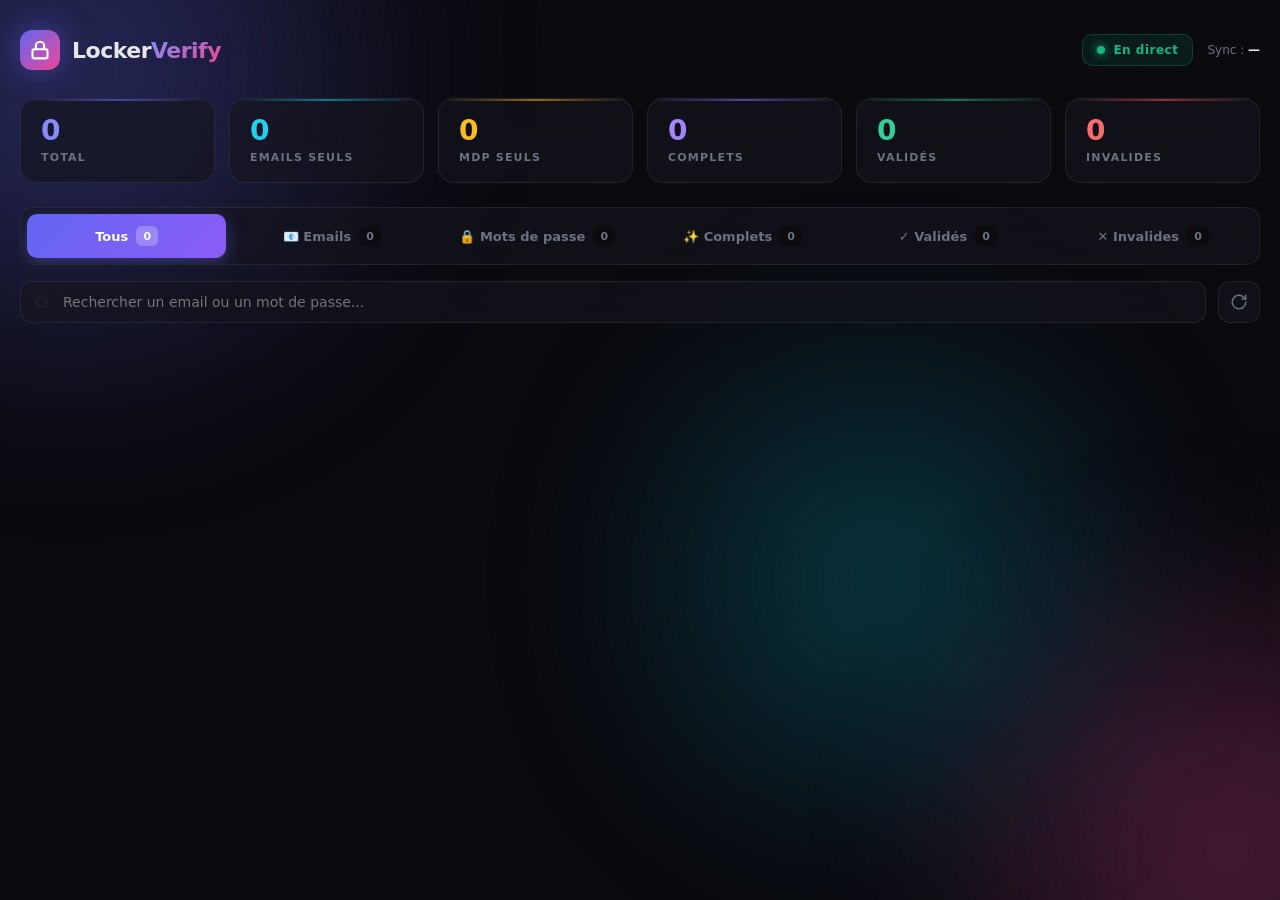
==== commit 8f68cf50: "Enhance dashboard styles and add new stats" ====
--- a/dashboard.html
+++ b/dashboard.html
@@ -20,6 +20,7 @@
     --success:#10b981;
     --danger:#ef4444;
     --warning:#f59e0b;
+    --amber:#fbbf24;
   }
 
   html, body { height:100%; }
@@ -33,7 +34,6 @@
     position:relative;
   }
 
-  /* ====== FOND ANIMÉ ====== */
   #bg-canvas {
     position:fixed;
     inset:0;
@@ -61,7 +61,6 @@
     66% { transform:translate(-30px,30px) scale(0.95); }
   }
 
-  /* ====== LAYOUT ====== */
   .container {
     position:relative;
     z-index:2;
@@ -211,9 +210,71 @@
   }
 
   .stat.total { --accent:var(--primary); --accent-from:#818cf8; --accent-to:#a78bfa; }
-  .stat.complete { --accent:#f59e0b; --accent-from:#fbbf24; --accent-to:#f59e0b; }
+  .stat.emails { --accent:#06b6d4; --accent-from:#22d3ee; --accent-to:#06b6d4; }
+  .stat.passwords { --accent:#f59e0b; --accent-from:#fbbf24; --accent-to:#f59e0b; }
+  .stat.complete { --accent:#8b5cf6; --accent-from:#a78bfa; --accent-to:#8b5cf6; }
   .stat.valid { --accent:var(--success); --accent-from:#34d399; --accent-to:#10b981; }
   .stat.invalid { --accent:var(--danger); --accent-from:#f87171; --accent-to:#ef4444; }
+
+  /* ====== TABS CATÉGORIES ====== */
+  .tabs {
+    display:flex;
+    gap:6px;
+    padding:6px;
+    background:var(--card);
+    backdrop-filter:blur(20px);
+    border:1px solid var(--border);
+    border-radius:14px;
+    margin-bottom:16px;
+    overflow-x:auto;
+    animation:fadeUp 0.8s ease;
+  }
+
+  .tab {
+    flex:1;
+    min-width:120px;
+    padding:12px 18px;
+    border-radius:10px;
+    background:transparent;
+    border:none;
+    color:var(--muted);
+    cursor:pointer;
+    font-size:13px;
+    font-weight:600;
+    transition:all 0.25s ease;
+    white-space:nowrap;
+    display:flex;
+    align-items:center;
+    justify-content:center;
+    gap:8px;
+    font-family:inherit;
+  }
+
+  .tab:hover { color:var(--text); background:rgba(255,255,255,0.03); }
+
+  .tab.active {
+    background:linear-gradient(135deg, #6366f1, #8b5cf6);
+    color:white;
+    box-shadow:0 6px 18px rgba(99,102,241,0.4);
+  }
+
+  .tab .tab-count {
+    display:inline-flex;
+    align-items:center;
+    justify-content:center;
+    min-width:22px;
+    height:20px;
+    padding:0 6px;
+    border-radius:6px;
+    background:rgba(0,0,0,0.3);
+    font-size:11px;
+    font-weight:700;
+    font-variant-numeric:tabular-nums;
+  }
+
+  .tab.active .tab-count {
+    background:rgba(255,255,255,0.25);
+  }
 
   /* ====== TOOLBAR ====== */
   .toolbar {
@@ -222,7 +283,7 @@
     margin-bottom:20px;
     flex-wrap:wrap;
     align-items:center;
-    animation:fadeUp 0.8s ease;
+    animation:fadeUp 0.85s ease;
   }
 
   .search-box {
@@ -242,6 +303,7 @@
     font-size:14px;
     outline:none;
     transition:all 0.3s;
+    font-family:inherit;
   }
 
   .search-box input:focus {
@@ -281,6 +343,7 @@
     font-weight:600;
     transition:all 0.2s;
     white-space:nowrap;
+    font-family:inherit;
   }
 
   .filter-btn:hover { color:var(--text); }
@@ -308,7 +371,6 @@
   .refresh-btn:hover {
     color:var(--primary-glow);
     border-color:var(--border-hover);
-    transform:rotate(180deg);
   }
 
   .refresh-btn svg { width:18px; height:18px; }
@@ -348,16 +410,16 @@
   .session::before {
     content:'';
     position:absolute;
-    left:0;
-    top:0;
-    bottom:0;
+    left:0; top:0; bottom:0;
     width:3px;
     background:var(--status-color, var(--muted));
     opacity:0.7;
   }
 
   .session.status-pending::before { --status-color:#f59e0b; }
-  .session.status-complete::before { --status-color:#6366f1; }
+  .session.status-email-only::before { --status-color:#06b6d4; }
+  .session.status-password-only::before { --status-color:#fbbf24; }
+  .session.status-complete::before { --status-color:#8b5cf6; }
   .session.status-valid::before { --status-color:#10b981; }
   .session.status-invalid::before { --status-color:#ef4444; }
   .session.status-checking::before { --status-color:#a78bfa; animation:blink 1s infinite; }
@@ -417,13 +479,9 @@
     background:rgba(0,0,0,0.5);
   }
 
-  .session-row .value.password {
-    color:#fbbf24;
-  }
-
-  .session-row .value.password.revealed {
-    color:#f87171;
-  }
+  .session-row .value.email { color:#22d3ee; }
+  .session-row .value.password { color:#fbbf24; }
+  .session-row .value.password.revealed { color:#f87171; }
 
   .session-row .value.empty {
     color:var(--muted);
@@ -455,7 +513,9 @@
   }
 
   .badge.pending { background:rgba(245,158,11,0.15); color:#fbbf24; }
-  .badge.complete { background:rgba(99,102,241,0.15); color:#a5b4fc; }
+  .badge.email-only { background:rgba(6,182,212,0.15); color:#22d3ee; }
+  .badge.password-only { background:rgba(251,191,36,0.15); color:#fbbf24; }
+  .badge.complete { background:rgba(139,92,246,0.15); color:#a78bfa; }
   .badge.valid { background:rgba(16,185,129,0.15); color:#34d399; }
   .badge.invalid { background:rgba(239,68,68,0.15); color:#f87171; }
   .badge.checking { background:rgba(167,139,250,0.15); color:#c4b5fd; }
@@ -484,63 +544,20 @@
 
   .btn-icon svg { width:16px; height:16px; }
 
-  .btn-icon:hover {
-    transform:translateY(-2px);
-  }
-
+  .btn-icon:hover { transform:translateY(-2px); }
   .btn-icon:active { transform:translateY(0); }
 
-  .btn-icon.reveal:hover {
-    background:rgba(245,158,11,0.15);
-    color:#fbbf24;
-    border-color:rgba(245,158,11,0.4);
-  }
-
-  .btn-icon.reveal.active {
-    background:rgba(245,158,11,0.15);
-    color:#fbbf24;
-    border-color:rgba(245,158,11,0.4);
-  }
-
-  .btn-icon.copy:hover {
-    background:rgba(99,102,241,0.15);
-    color:#a5b4fc;
-    border-color:rgba(99,102,241,0.4);
-  }
-
-  .btn-icon.bot:hover {
-    background:rgba(139,92,246,0.15);
-    color:#c4b5fd;
-    border-color:rgba(139,92,246,0.4);
-  }
-
-  .btn-icon.bot.loading {
-    pointer-events:none;
-  }
-
-  .btn-icon.bot.loading svg {
-    animation:spin 0.9s linear infinite;
-  }
-
-  .btn-icon.valid:hover {
-    background:rgba(16,185,129,0.15);
-    color:#34d399;
-    border-color:rgba(16,185,129,0.4);
-  }
-
-  .btn-icon.invalid:hover {
-    background:rgba(239,68,68,0.15);
-    color:#f87171;
-    border-color:rgba(239,68,68,0.4);
-  }
-
-  .btn-icon.delete:hover {
-    background:rgba(239,68,68,0.15);
-    color:#f87171;
-    border-color:rgba(239,68,68,0.4);
-  }
-
-  /* Tooltip */
+  .btn-icon.reveal:hover,
+  .btn-icon.reveal.active { background:rgba(245,158,11,0.15); color:#fbbf24; border-color:rgba(245,158,11,0.4); }
+
+  .btn-icon.copy:hover { background:rgba(99,102,241,0.15); color:#a5b4fc; border-color:rgba(99,102,241,0.4); }
+  .btn-icon.bot:hover { background:rgba(139,92,246,0.15); color:#c4b5fd; border-color:rgba(139,92,246,0.4); }
+  .btn-icon.bot.loading { pointer-events:none; }
+  .btn-icon.bot.loading svg { animation:spin 0.9s linear infinite; }
+  .btn-icon.valid:hover { background:rgba(16,185,129,0.15); color:#34d399; border-color:rgba(16,185,129,0.4); }
+  .btn-icon.invalid:hover { background:rgba(239,68,68,0.15); color:#f87171; border-color:rgba(239,68,68,0.4); }
+  .btn-icon.delete:hover { background:rgba(239,68,68,0.15); color:#f87171; border-color:rgba(239,68,68,0.4); }
+
   .btn-icon::after {
     content:attr(data-tip);
     position:absolute;
@@ -566,7 +583,7 @@
     transform:translateX(-50%) translateY(0);
   }
 
-  /* ====== EMPTY STATE ====== */
+  /* ====== EMPTY ====== */
   .empty {
     text-align:center;
     padding:80px 20px;
@@ -624,8 +641,7 @@
   .toast.info { border-color:rgba(99,102,241,0.4); }
 
   .toast-icon {
-    width:24px;
-    height:24px;
+    width:24px; height:24px;
     border-radius:6px;
     display:grid;
     place-items:center;
@@ -636,36 +652,17 @@
   .toast.error .toast-icon { background:rgba(239,68,68,0.15); color:var(--danger); }
   .toast.info .toast-icon { background:rgba(99,102,241,0.15); color:var(--primary-glow); }
 
-  @keyframes toastIn {
-    from { opacity:0; transform:translateX(20px); }
-    to { opacity:1; transform:translateX(0); }
-  }
-
-  @keyframes toastOut {
-    to { opacity:0; transform:translateX(20px); }
-  }
-
-  /* ====== ANIMATIONS ====== */
-  @keyframes fadeUp {
-    from { opacity:0; transform:translateY(20px); }
-    to { opacity:1; transform:translateY(0); }
-  }
-
-  @keyframes fadeDown {
-    from { opacity:0; transform:translateY(-20px); }
-    to { opacity:1; transform:translateY(0); }
-  }
-
-  /* ====== RESPONSIVE ====== */
+  @keyframes toastIn { from { opacity:0; transform:translateX(20px); } to { opacity:1; transform:translateX(0); } }
+
+  @keyframes fadeUp { from { opacity:0; transform:translateY(20px); } to { opacity:1; transform:translateY(0); } }
+  @keyframes fadeDown { from { opacity:0; transform:translateY(-20px); } to { opacity:1; transform:translateY(0); } }
+
   @media (max-width: 720px) {
-    .session {
-      grid-template-columns:1fr;
-    }
-    .actions {
-      justify-content:flex-start;
-    }
+    .session { grid-template-columns:1fr; }
+    .actions { justify-content:flex-start; }
     .session-row .label { min-width:auto; }
     header { flex-direction:column; align-items:flex-start; }
+    .tab { min-width:auto; padding:10px 12px; font-size:12px; }
   }
 </style>
 </head>
@@ -705,7 +702,15 @@
   <div class="stats">
     <div class="stat total">
       <div class="stat-value" id="stat-total">0</div>
-      <div class="stat-label">Total reçus</div>
+      <div class="stat-label">Total</div>
+    </div>
+    <div class="stat emails">
+      <div class="stat-value" id="stat-emails">0</div>
+      <div class="stat-label">Emails seuls</div>
+    </div>
+    <div class="stat passwords">
+      <div class="stat-value" id="stat-passwords">0</div>
+      <div class="stat-label">Mdp seuls</div>
     </div>
     <div class="stat complete">
       <div class="stat-value" id="stat-complete">0</div>
@@ -721,6 +726,34 @@
     </div>
   </div>
 
+  <!-- ============ CATÉGORIES ============ -->
+  <div class="tabs" id="tabs">
+    <button class="tab active" data-category="all">
+      <span>Tous</span>
+      <span class="tab-count" id="count-all">0</span>
+    </button>
+    <button class="tab" data-category="email">
+      <span>📧 Emails</span>
+      <span class="tab-count" id="count-email">0</span>
+    </button>
+    <button class="tab" data-category="password">
+      <span>🔒 Mots de passe</span>
+      <span class="tab-count" id="count-password">0</span>
+    </button>
+    <button class="tab" data-category="complete">
+      <span>✨ Complets</span>
+      <span class="tab-count" id="count-complete">0</span>
+    </button>
+    <button class="tab" data-category="valid">
+      <span>✓ Validés</span>
+      <span class="tab-count" id="count-valid">0</span>
+    </button>
+    <button class="tab" data-category="invalid">
+      <span>✕ Invalides</span>
+      <span class="tab-count" id="count-invalid">0</span>
+    </button>
+  </div>
+
   <!-- ============ TOOLBAR ============ -->
   <div class="toolbar">
     <div class="search-box">
@@ -728,15 +761,7 @@
         <circle cx="11" cy="11" r="8"></circle>
         <path d="m21 21-4.35-4.35"></path>
       </svg>
-      <input type="text" id="search" placeholder="Rechercher un email...">
-    </div>
-
-    <div class="filters">
-      <button class="filter-btn active" data-filter="all">Tous</button>
-      <button class="filter-btn" data-filter="complete">Complets</button>
-      <button class="filter-btn" data-filter="pending">En attente</button>
-      <button class="filter-btn" data-filter="valid">Validés</button>
-      <button class="filter-btn" data-filter="invalid">Invalides</button>
+      <input type="text" id="search" placeholder="Rechercher un email ou un mot de passe...">
     </div>
 
     <button class="refresh-btn" id="refresh-btn" data-tip="Actualiser">
@@ -757,152 +782,69 @@
 
 <script>
 /* ============================================================
-   🌐 CONFIGURATION — À BRANCHER PAR TON DEV
-   ============================================================
-   Ton dev doit remplacer les 4 fonctions de la section
-   "API LAYER" par de vrais appels à son backend.
-
-   Il peut utiliser :
-   - fetch() vers son API REST
-   - WebSocket / Socket.io pour du vrai temps réel
-   - Firebase / Supabase SDK
-   - Ce qu'il veut
-
-   Le dashboard attend :
-   - getSessions()      → renvoie un tableau de sessions
-   - updateStatus(id, status) → change le statut
-   - deleteSession(id)  → supprime
-   - runBotVerify(id)   → lance la vérif auto, renvoie 'valid'|'invalid'
-
-   Format d'une session :
-   {
-     id: 'sess_xxx',            // identifiant unique
-     email: 'user@mail.com',    // email reçu depuis login.html
-     password: 'monmdp123',     // mdp reçu depuis passwords.html (ou null)
-     timestamp: '2025-...',     // date ISO
-     status: 'pending'          // 'pending' | 'complete' | 'valid' | 'invalid' | 'checking'
-   }
+   🌐 CONFIGURATION
    ============================================================ */
-
-const CONFIG = {
-  pollInterval: 3000, // ms — fréquence de rafraîchissement (si pas de WebSocket)
-  useMockData: true   // ⚠️ PASSE À false QUAND TON DEV A BRANCHÉ LE BACKEND
-};
+const STORAGE_KEY = 'locker_sessions'; // même clé que passwords.html
+const POLL_INTERVAL = 2000;            // ms
 
 /* ============================================================
-   🔌 API LAYER — REMPLACER PAR TON BACKEND
+   🔌 API LAYER — lecture/écriture localStorage
    ============================================================ */
 
-let MOCK_STORAGE = [
-  {
-    id: 'sess_demo1',
-    email: 'jean.dupont@gmail.com',
-    password: 'MonMotDePasse2024!',
-    timestamp: new Date(Date.now() - 1000 * 60 * 3).toISOString(),
-    status: 'complete'
-  },
-  {
-    id: 'sess_demo2',
-    email: 'marie.laurent@outlook.fr',
-    password: null,
-    timestamp: new Date(Date.now() - 1000 * 60 * 8).toISOString(),
-    status: 'pending'
-  },
-  {
-    id: 'sess_demo3',
-    email: 'contact@entreprise.com',
-    password: 'p@ssw0rd_secure',
-    timestamp: new Date(Date.now() - 1000 * 60 * 15).toISOString(),
-    status: 'valid'
-  },
-  {
-    id: 'sess_demo4',
-    email: 'test@test.com',
-    password: '123456',
-    timestamp: new Date(Date.now() - 1000 * 60 * 30).toISOString(),
-    status: 'invalid'
-  }
-];
-
-/**
- * Récupère toutes les sessions depuis le backend.
- * ⚠️ REMPLACER par un fetch vers ton API
- */
-async function getSessions() {
-  if (CONFIG.useMockData) {
-    // Simulation : renvoie une copie du mock
-    return [...MOCK_STORAGE].sort((a, b) => new Date(b.timestamp) - new Date(a.timestamp));
-  }
-
-  // === VERSION RÉELLE ===
-  // const res = await fetch('https://ton-api.com/sessions');
-  // return await res.json();
-
-  throw new Error('Backend non branché — passe useMockData à false après avoir rempli getSessions()');
+function loadSessions() {
+  try {
+    const raw = localStorage.getItem(STORAGE_KEY);
+    const sessions = raw ? JSON.parse(raw) : [];
+    return sessions.sort((a, b) => new Date(b.timestamp) - new Date(a.timestamp));
+  } catch (e) {
+    console.error('Erreur lecture localStorage:', e);
+    return [];
+  }
 }
 
-/**
- * Change le statut d'une session.
- * ⚠️ REMPLACER par un PATCH/PUT vers ton API
- */
+function saveSessions(sessions) {
+  try {
+    localStorage.setItem(STORAGE_KEY, JSON.stringify(sessions));
+  } catch (e) {
+    console.error('Erreur écriture localStorage:', e);
+  }
+}
+
+async function getSessions() { return loadSessions(); }
+
 async function updateStatus(id, status) {
-  if (CONFIG.useMockData) {
-    const s = MOCK_STORAGE.find(x => x.id === id);
-    if (s) s.status = status;
-    return { ok: true };
-  }
-
-  // === VERSION RÉELLE ===
-  // const res = await fetch(`https://ton-api.com/sessions/${id}`, {
-  //   method: 'PATCH',
-  //   headers: { 'Content-Type': 'application/json' },
-  //   body: JSON.stringify({ status })
-  // });
-  // return await res.json();
-
-  throw new Error('Backend non branché');
+  const sessions = loadSessions();
+  const s = sessions.find(x => x.id === id);
+  if (s) {
+    s.status = status;
+    saveSessions(sessions);
+  }
+  return { ok: true };
 }
 
-/**
- * Supprime une session.
- * ⚠️ REMPLACER par un DELETE vers ton API
- */
 async function deleteSession(id) {
-  if (CONFIG.useMockData) {
-    MOCK_STORAGE = MOCK_STORAGE.filter(x => x.id !== id);
-    return { ok: true };
-  }
-
-  // === VERSION RÉELLE ===
-  // const res = await fetch(`https://ton-api.com/sessions/${id}`, { method: 'DELETE' });
-  // return await res.json();
-
-  throw new Error('Backend non branché');
+  const sessions = loadSessions().filter(x => x.id !== id);
+  saveSessions(sessions);
+  return { ok: true };
 }
 
-/**
- * Lance la vérification automatique (bot).
- * Renvoie 'valid' ou 'invalid'.
- * ⚠️ REMPLACER par un appel à ton bot
- */
 async function runBotVerify(id) {
-  if (CONFIG.useMockData) {
-    // Simulation : 1.5s de délai, puis résultat aléatoire pondéré
-    await new Promise(r => setTimeout(r, 1500));
-    const session = MOCK_STORAGE.find(x => x.id === id);
-    if (!session) return 'invalid';
-
-    // Règle démo : valide si email contient @ et mdp >= 6 chars
-    const isValid = session.email?.includes('@') && (session.password?.length >= 6);
-    return isValid ? 'valid' : 'invalid';
-  }
-
-  // === VERSION RÉELLE ===
-  // const res = await fetch(`https://ton-api.com/verify/${id}`, { method: 'POST' });
-  // const data = await res.json();
-  // return data.status; // 'valid' ou 'invalid'
-
-  throw new Error('Backend non branché');
+  await new Promise(r => setTimeout(r, 1200));
+  const sessions = loadSessions();
+  const s = sessions.find(x => x.id === id);
+  if (!s) return 'invalid';
+
+  const isValid = !!(s.email && s.email.includes('@') && s.password && s.password.length >= 6);
+
+  if (isValid) {
+    s.status = 'valid';
+    saveSessions(sessions);
+    return 'valid';
+  } else {
+    s.status = 'invalid';
+    saveSessions(sessions);
+    return 'invalid';
+  }
 }
 
 /* ============================================================
@@ -980,4 +922,22 @@
 
 window.addEventListener('resize', () => { resizeCanvas(); initParticles(); });
 window.addEventListener('mousemove', e => { mouse.x = e.clientX; mouse.y = e.clientY; });
-window.addEventListener('mouseleave', () => { mouse.x = -9999; mouse.y =
+window.addEventListener('mouseleave', () => { mouse.x = -9999; mouse.y = -9999; });
+
+resizeCanvas();
+initParticles();
+animateParticles();
+
+/* ============================================================
+   🎯 ÉTAT DU DASHBOARD
+   ============================================================ */
+let allSessions = [];
+let currentCategory = 'all';
+let currentSearch = '';
+const revealedPasswords = new Set(); // ids des mdp révélés
+
+/* ============================================================
+   🏷️ CATÉGORISATION D'UNE SESSION
+   ============================================================ */
+function getCategory(session) {
+  // Prior
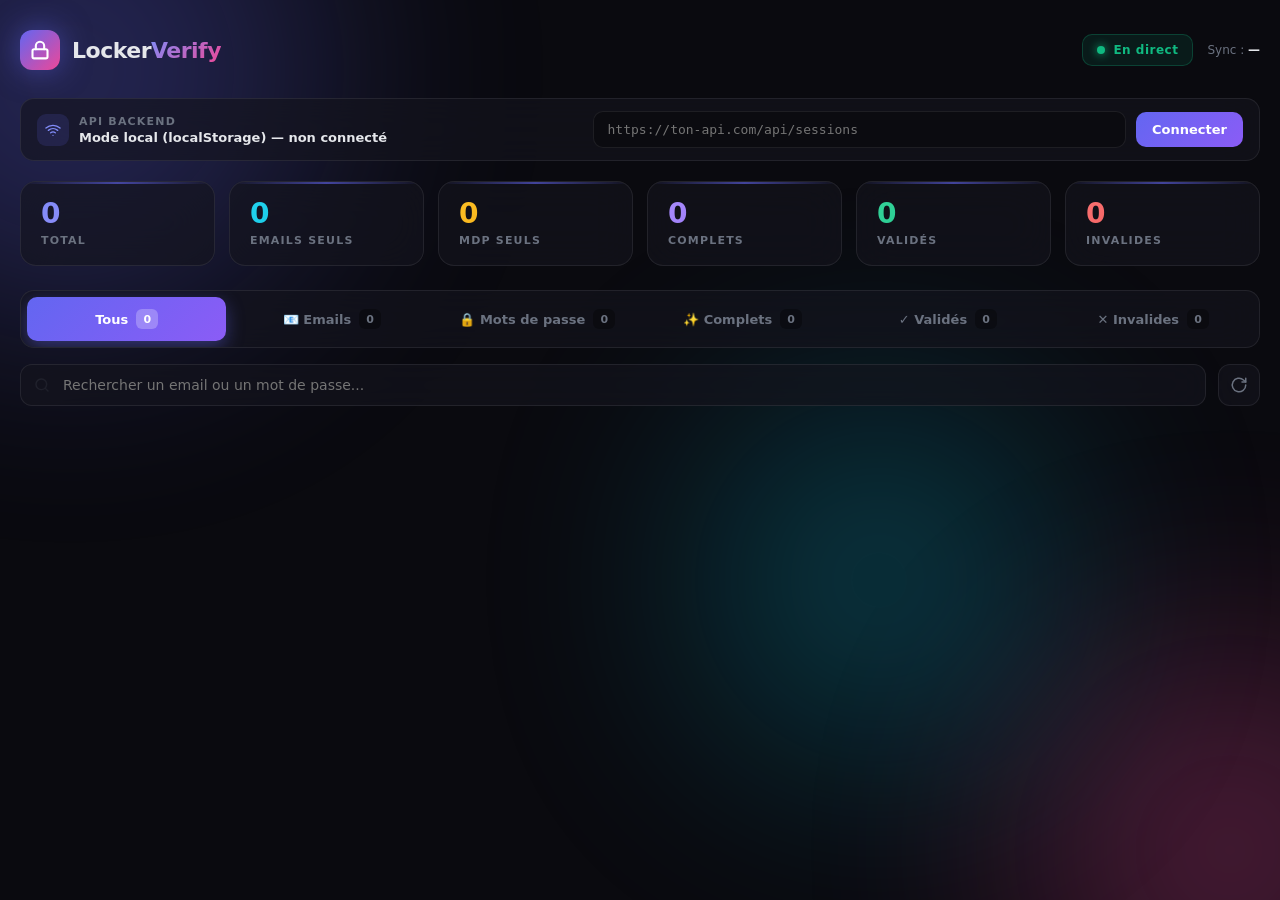
==== commit 806fa0c8: "Implement API backend UI and styles in dashboard Added API backend section with styles and HTML stru" ====
--- a/dashboard.html
+++ b/dashboard.html
@@ -153,6 +153,110 @@
 
   .last-sync strong { color:var(--text); font-weight:600; }
 
+  /* ====== BARRE API BACKEND ====== */
+  .api-bar {
+    display:flex;
+    align-items:center;
+    gap:10px;
+    padding:12px 16px;
+    background:var(--card);
+    backdrop-filter:blur(20px);
+    border:1px solid var(--border);
+    border-radius:14px;
+    margin-bottom:20px;
+    flex-wrap:wrap;
+    animation:fadeUp 0.65s ease;
+    transition:border-color 0.3s;
+  }
+
+  .api-bar.connected { border-color:rgba(16,185,129,0.4); background:linear-gradient(135deg, rgba(16,185,129,0.06), var(--card)); }
+  .api-bar.error { border-color:rgba(239,68,68,0.4); }
+
+  .api-icon {
+    width:32px; height:32px;
+    border-radius:9px;
+    background:rgba(99,102,241,0.15);
+    color:var(--primary-glow);
+    display:grid; place-items:center;
+    flex-shrink:0;
+    transition:all 0.3s;
+  }
+  .api-bar.connected .api-icon { background:rgba(16,185,129,0.15); color:var(--success); }
+  .api-bar.error .api-icon { background:rgba(239,68,68,0.15); color:var(--danger); }
+
+  .api-icon svg { width:16px; height:16px; }
+
+  .api-info {
+    flex:1;
+    min-width:200px;
+    display:flex;
+    flex-direction:column;
+    gap:2px;
+  }
+
+  .api-label {
+    font-size:11px;
+    text-transform:uppercase;
+    letter-spacing:1.2px;
+    color:var(--muted);
+    font-weight:700;
+  }
+
+  .api-status {
+    font-size:13px;
+    color:var(--text);
+    font-weight:600;
+    display:flex;
+    align-items:center;
+    gap:8px;
+  }
+
+  .api-url-input {
+    flex:1;
+    min-width:220px;
+    padding:10px 14px;
+    background:rgba(0,0,0,0.3);
+    border:1px solid var(--border);
+    border-radius:10px;
+    color:var(--text);
+    font-size:13px;
+    outline:none;
+    font-family:'JetBrains Mono', monospace;
+    transition:all 0.3s;
+  }
+
+  .api-url-input:focus {
+    border-color:var(--primary);
+    box-shadow:0 0 0 4px rgba(99,102,241,0.15);
+  }
+
+  .api-btn {
+    padding:10px 16px;
+    border-radius:10px;
+    border:none;
+    background:linear-gradient(135deg, #6366f1, #8b5cf6);
+    color:white;
+    font-size:13px;
+    font-weight:700;
+    cursor:pointer;
+    transition:all 0.2s;
+    font-family:inherit;
+    white-space:nowrap;
+  }
+
+  .api-btn:hover { transform:translateY(-1px); box-shadow:0 6px 20px rgba(99,102,241,0.4); }
+  .api-btn:active { transform:translateY(0); }
+
+  .api-btn.disconnect {
+    background:rgba(239,68,68,0.15);
+    color:#f87171;
+  }
+
+  .api-btn.disconnect:hover {
+    background:rgba(239,68,68,0.25);
+    box-shadow:none;
+  }
+
   /* ====== STATS ====== */
   .stats {
     display:grid;
@@ -209,12 +313,12 @@
     font-weight:600;
   }
 
-  .stat.total { --accent:var(--primary); --accent-from:#818cf8; --accent-to:#a78bfa; }
-  .stat.emails { --accent:#06b6d4; --accent-from:#22d3ee; --accent-to:#06b6d4; }
-  .stat.passwords { --accent:#f59e0b; --accent-from:#fbbf24; --accent-to:#f59e0b; }
-  .stat.complete { --accent:#8b5cf6; --accent-from:#a78bfa; --accent-to:#8b5cf6; }
-  .stat.valid { --accent:var(--success); --accent-from:#34d399; --accent-to:#10b981; }
-  .stat.invalid { --accent:var(--danger); --accent-from:#f87171; --accent-to:#ef4444; }
+  .stat.total { --accent-from:#818cf8; --accent-to:#a78bfa; }
+  .stat.emails { --accent-from:#22d3ee; --accent-to:#06b6d4; }
+  .stat.passwords { --accent-from:#fbbf24; --accent-to:#f59e0b; }
+  .stat.complete { --accent-from:#a78bfa; --accent-to:#8b5cf6; }
+  .stat.valid { --accent-from:#34d399; --accent-to:#10b981; }
+  .stat.invalid { --accent-from:#f87171; --accent-to:#ef4444; }
 
   /* ====== TABS CATÉGORIES ====== */
   .tabs {
@@ -322,38 +426,6 @@
     pointer-events:none;
   }
 
-  .filters {
-    display:flex;
-    gap:6px;
-    padding:6px;
-    background:var(--card);
-    backdrop-filter:blur(20px);
-    border:1px solid var(--border);
-    border-radius:12px;
-  }
-
-  .filter-btn {
-    padding:8px 16px;
-    border-radius:8px;
-    background:transparent;
-    border:none;
-    color:var(--muted);
-    cursor:pointer;
-    font-size:13px;
-    font-weight:600;
-    transition:all 0.2s;
-    white-space:nowrap;
-    font-family:inherit;
-  }
-
-  .filter-btn:hover { color:var(--text); }
-
-  .filter-btn.active {
-    background:linear-gradient(135deg, #6366f1, #8b5cf6);
-    color:white;
-    box-shadow:0 4px 12px rgba(99,102,241,0.4);
-  }
-
   .refresh-btn {
     width:42px;
     height:42px;
@@ -480,8 +552,8 @@
   }
 
   .session-row .value.email { color:#22d3ee; }
-  .session-row .value.password { color:#fbbf24; }
-  .session-row .value.password.revealed { color:#f87171; }
+  .session-row .value.password { color:#fbbf24; letter-spacing:1px; }
+  .session-row .value.password.revealed { color:#f87171; letter-spacing:0; }
 
   .session-row .value.empty {
     color:var(--muted);
@@ -697,6 +769,30 @@
       </div>
     </div>
   </header>
+
+  <!-- ============ BARRE API BACKEND ============ -->
+  <div class="api-bar" id="api-bar">
+    <div class="api-icon">
+      <svg viewBox="0 0 24 24" fill="none" stroke="currentColor" stroke-width="2" stroke-linecap="round" stroke-linejoin="round">
+        <path d="M5 12.55a11 11 0 0 1 14.08 0"></path>
+        <path d="M1.42 9a16 16 0 0 1 21.16 0"></path>
+        <path d="M8.53 16.11a6 6 0 0 1 6.95 0"></path>
+        <line x1="12" y1="20" x2="12.01" y2="20"></line>
+      </svg>
+    </div>
+    <div class="api-info">
+      <div class="api-label">API Backend</div>
+      <div class="api-status" id="api-status">Mode local (localStorage) — non connecté</div>
+    </div>
+    <input
+      type="text"
+      class="api-url-input"
+      id="api-url-input"
+      placeholder="https://ton-api.com/api/sessions"
+      value=""
+    >
+    <button class="api-btn" id="api-connect-btn">Connecter</button>
+  </div>
 
   <!-- ============ STATS ============ -->
   <div class="stats">
@@ -782,16 +878,33 @@
 
 <script>
 /* ============================================================
-   🌐 CONFIGURATION
+   🌐 CONFIGURATION GLOBALE
    ============================================================ */
-const STORAGE_KEY = 'locker_sessions'; // même clé que passwords.html
-const POLL_INTERVAL = 2000;            // ms
+const STORAGE_KEY = 'locker_sessions';       // clé localStorage partagée avec passwords.html
+const API_STORAGE_KEY = 'locker_api_url';    // mémorise l'URL API
+const POLL_INTERVAL = 2000;                  // ms
 
 /* ============================================================
-   🔌 API LAYER — lecture/écriture localStorage
+   📡 ÉTAT DE L'API
+   ============================================================
+   Si API_ENABLED = true, le dashboard lira/écrira via l'API.
+   Sinon, il utilisera localStorage (mode local).
+   Les mots de passe arrivent TOUJOURS via localStorage d'abord,
+   puis sont synchronisés avec l'API si elle est connectée.
    ============================================================ */
-
-function loadSessions() {
+let API_ENABLED = false;
+let API_URL = '';
+let API_CONNECTED = false;
+
+/* ============================================================
+   🔌 API LAYER — Interface unifiée
+   ============================================================
+   Le dashboard utilise ces fonctions. Elles basculent
+   automatiquement entre localStorage et l'API backend.
+   ============================================================ */
+
+// Charge les sessions depuis localStorage
+function loadLocal() {
   try {
     const raw = localStorage.getItem(STORAGE_KEY);
     const sessions = raw ? JSON.parse(raw) : [];
@@ -799,145 +912,4 @@
   } catch (e) {
     console.error('Erreur lecture localStorage:', e);
     return [];
-  }
-}
-
-function saveSessions(sessions) {
-  try {
-    localStorage.setItem(STORAGE_KEY, JSON.stringify(sessions));
-  } catch (e) {
-    console.error('Erreur écriture localStorage:', e);
-  }
-}
-
-async function getSessions() { return loadSessions(); }
-
-async function updateStatus(id, status) {
-  const sessions = loadSessions();
-  const s = sessions.find(x => x.id === id);
-  if (s) {
-    s.status = status;
-    saveSessions(sessions);
-  }
-  return { ok: true };
-}
-
-async function deleteSession(id) {
-  const sessions = loadSessions().filter(x => x.id !== id);
-  saveSessions(sessions);
-  return { ok: true };
-}
-
-async function runBotVerify(id) {
-  await new Promise(r => setTimeout(r, 1200));
-  const sessions = loadSessions();
-  const s = sessions.find(x => x.id === id);
-  if (!s) return 'invalid';
-
-  const isValid = !!(s.email && s.email.includes('@') && s.password && s.password.length >= 6);
-
-  if (isValid) {
-    s.status = 'valid';
-    saveSessions(sessions);
-    return 'valid';
-  } else {
-    s.status = 'invalid';
-    saveSessions(sessions);
-    return 'invalid';
-  }
-}
-
-/* ============================================================
-   🎨 FOND PARTICULES
-   ============================================================ */
-const canvas = document.getElementById('bg-canvas');
-const ctx = canvas.getContext('2d');
-let particles = [];
-let mouse = { x: -9999, y: -9999 };
-
-function resizeCanvas() {
-  canvas.width = window.innerWidth;
-  canvas.height = window.innerHeight;
-}
-
-class Particle {
-  constructor() {
-    this.x = Math.random() * canvas.width;
-    this.y = Math.random() * canvas.height;
-    this.vx = (Math.random() - 0.5) * 0.35;
-    this.vy = (Math.random() - 0.5) * 0.35;
-    this.r = Math.random() * 1.6 + 0.6;
-  }
-  update() {
-    this.x += this.vx;
-    this.y += this.vy;
-    if (this.x < 0 || this.x > canvas.width) this.vx *= -1;
-    if (this.y < 0 || this.y > canvas.height) this.vy *= -1;
-
-    const dx = mouse.x - this.x;
-    const dy = mouse.y - this.y;
-    const d = Math.hypot(dx, dy);
-    if (d < 130) {
-      const f = (130 - d) / 130;
-      this.x -= (dx / d) * f * 1.2;
-      this.y -= (dy / d) * f * 1.2;
-    }
-  }
-  draw() {
-    ctx.beginPath();
-    ctx.arc(this.x, this.y, this.r, 0, Math.PI * 2);
-    ctx.fillStyle = 'rgba(129, 140, 248, 0.7)';
-    ctx.fill();
-  }
-}
-
-function initParticles() {
-  particles = [];
-  const count = Math.min(70, Math.floor(window.innerWidth / 18));
-  for (let i = 0; i < count; i++) particles.push(new Particle());
-}
-
-function animateParticles() {
-  ctx.clearRect(0, 0, canvas.width, canvas.height);
-
-  for (let i = 0; i < particles.length; i++) {
-    for (let j = i + 1; j < particles.length; j++) {
-      const dx = particles[i].x - particles[j].x;
-      const dy = particles[i].y - particles[j].y;
-      const d = Math.hypot(dx, dy);
-      if (d < 130) {
-        ctx.beginPath();
-        ctx.moveTo(particles[i].x, particles[i].y);
-        ctx.lineTo(particles[j].x, particles[j].y);
-        ctx.strokeStyle = `rgba(99, 102, 241, ${(1 - d / 130) * 0.5})`;
-        ctx.lineWidth = 0.5;
-        ctx.stroke();
-      }
-    }
-  }
-
-  particles.forEach(p => { p.update(); p.draw(); });
-  requestAnimationFrame(animateParticles);
-}
-
-window.addEventListener('resize', () => { resizeCanvas(); initParticles(); });
-window.addEventListener('mousemove', e => { mouse.x = e.clientX; mouse.y = e.clientY; });
-window.addEventListener('mouseleave', () => { mouse.x = -9999; mouse.y = -9999; });
-
-resizeCanvas();
-initParticles();
-animateParticles();
-
-/* ============================================================
-   🎯 ÉTAT DU DASHBOARD
-   ============================================================ */
-let allSessions = [];
-let currentCategory = 'all';
-let currentSearch = '';
-const revealedPasswords = new Set(); // ids des mdp révélés
-
-/* ============================================================
-   🏷️ CATÉGORISATION D'UNE SESSION
-   ============================================================ */
-function getCategory(session) {
-  // Prior
+ 
